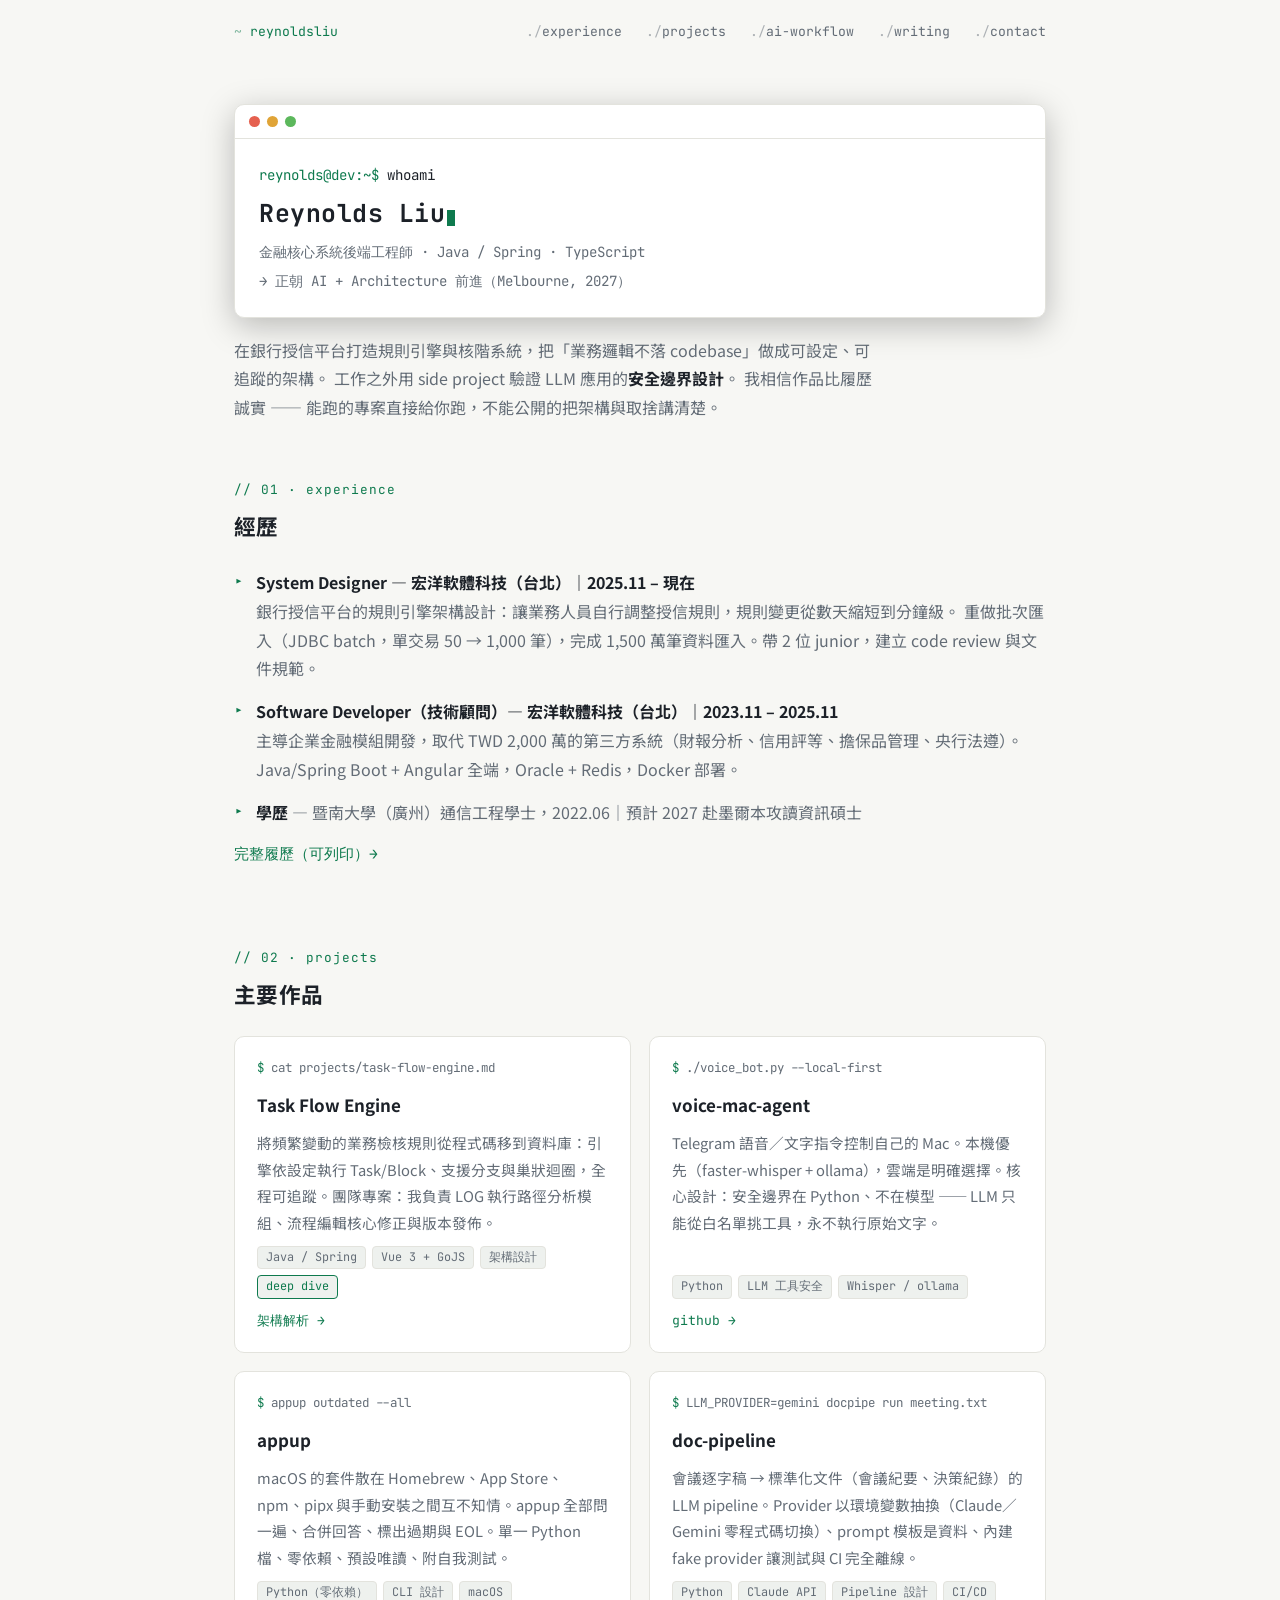
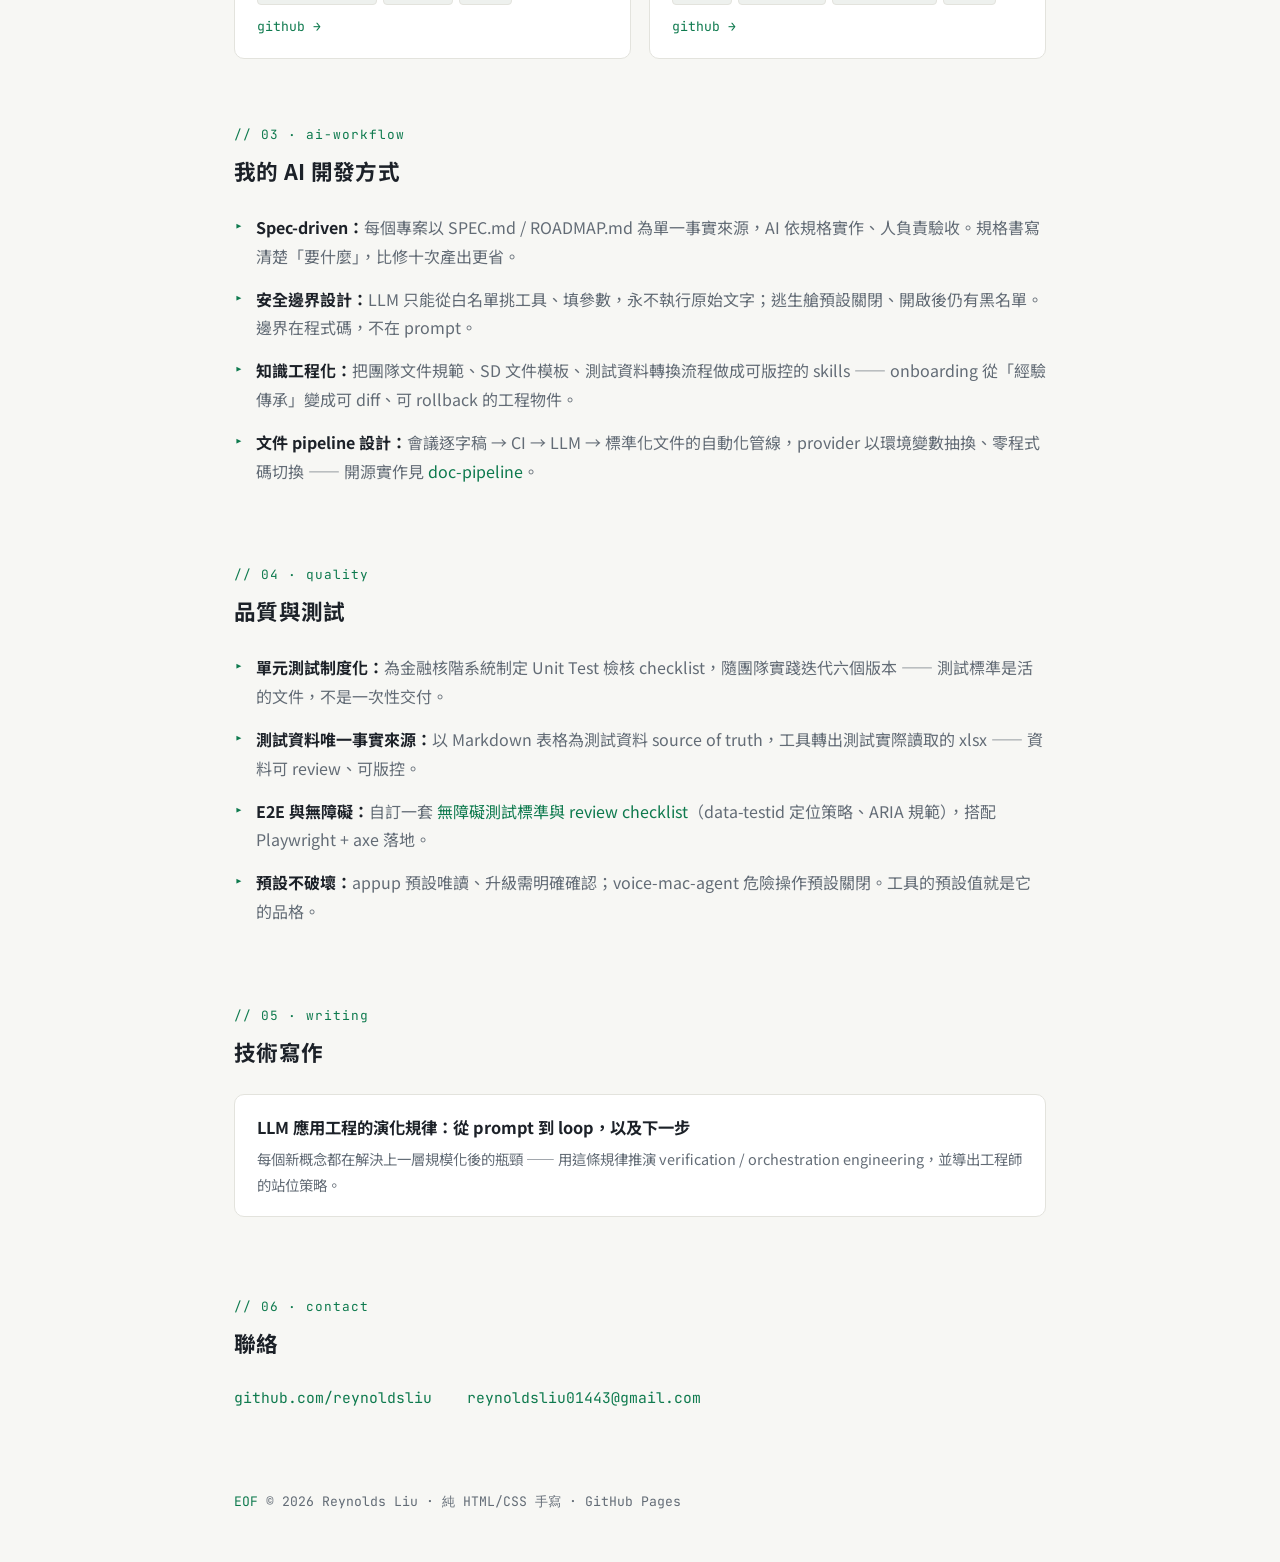
==== index.html @ 566282e6 "新增經歷區與可列印 CV 頁、修正首頁「都可以跑」矛盾句 Co-Authored-By: Claude Fable 5 <noreply@anthropic.com>" ====
<!doctype html>
<html lang="zh-Hant">
<head>
<meta charset="utf-8">
<meta name="viewport" content="width=device-width,initial-scale=1">
<title>Reynolds Liu — 後端工程師 · AI + Architecture</title>
<meta name="description" content="金融核心系統後端工程師。作品：任務流程引擎、AI 語音助理、macOS 套件管理 CLI、Playwright 測試工程。">
<meta property="og:title" content="Reynolds Liu — 後端工程師 · AI + Architecture">
<meta property="og:description" content="金融核心系統後端工程師的作品集：規則引擎架構、LLM 工具安全設計、CLI 與測試工程。">
<meta property="og:type" content="website">
<meta property="og:url" content="https://reynoldsliu.github.io/">
<link rel="icon" href="data:image/svg+xml,<svg xmlns='http://www.w3.org/2000/svg' viewBox='0 0 100 100'><rect width='100' height='100' rx='18' fill='%230d1117'/><text x='18' y='68' font-family='monospace' font-size='52' fill='%233fd68f'>&gt;_</text></svg>">
<link rel="preconnect" href="https://fonts.googleapis.com">
<link rel="preconnect" href="https://fonts.gstatic.com" crossorigin>
<link href="https://fonts.googleapis.com/css2?family=JetBrains+Mono:wght@400;500&family=Noto+Sans+TC:wght@400;500;700&display=swap" rel="stylesheet">
<link rel="stylesheet" href="style.css">
</head>
<body>
<div class="wrap">

<nav class="top">
  <a class="home" href="index.html">reynoldsliu</a>
  <a href="#experience">experience</a>
  <a href="#projects">projects</a>
  <a href="#workflow">ai-workflow</a>
  <a href="#writing">writing</a>
  <a href="#contact">contact</a>
</nav>

<div class="term">
  <div class="term-bar"><i></i><i></i><i></i></div>
  <div class="term-body">
    <div><span class="ps">reynolds@dev:~$</span> <span class="cmd">whoami</span></div>
    <div><h1>Reynolds Liu</h1><span class="caret"></span></div>
    <div class="out">金融核心系統後端工程師 · Java / Spring · TypeScript</div>
    <div class="out">→ 正朝 AI + Architecture 前進（Melbourne, 2027）</div>
  </div>
</div>
<p class="intro">
  在銀行授信平台打造規則引擎與核階系統，把「業務邏輯不落 codebase」做成可設定、可追蹤的架構。
  工作之外用 side project 驗證 LLM 應用的<strong>安全邊界設計</strong>。
  我相信作品比履歷誠實 —— 能跑的專案直接給你跑，不能公開的把架構與取捨講清楚。
</p>

<section id="experience">
  <p class="sec">01 · experience</p>
  <h2>經歷</h2>
  <ul class="plain">
    <li><strong>System Designer — 宏洋軟體科技（台北）｜2025.11 – 現在</strong><br>
    銀行授信平台的規則引擎架構設計：讓業務人員自行調整授信規則，規則變更從數天縮短到分鐘級。
    重做批次匯入（JDBC batch，單交易 50 → 1,000 筆），完成 1,500 萬筆資料匯入。帶 2 位 junior，建立 code review 與文件規範。</li>
    <li><strong>Software Developer（技術顧問）— 宏洋軟體科技（台北）｜2023.11 – 2025.11</strong><br>
    主導企業金融模組開發，取代 TWD 2,000 萬的第三方系統（財報分析、信用評等、擔保品管理、央行法遵）。
    Java/Spring Boot + Angular 全端，Oracle + Redis，Docker 部署。</li>
    <li><strong>學歷</strong> — 暨南大學（廣州）通信工程學士，2022.06｜預計 2027 赴墨爾本攻讀資訊碩士</li>
  </ul>
  <p class="contact"><a href="cv.html">完整履歷（可列印）→</a></p>
</section>

<section id="projects">
  <p class="sec">02 · projects</p>
  <h2>主要作品</h2>
  <div class="grid">

    <div class="card">
      <div class="path">cat projects/task-flow-engine.md</div>
      <h3><a href="projects/taskengine.html">Task Flow Engine</a></h3>
      <p>將頻繁變動的業務檢核規則從程式碼移到資料庫：引擎依設定執行 Task/Block、支援分支與巢狀迴圈，全程可追蹤。團隊專案：我負責 LOG 執行路徑分析模組、流程編輯核心修正與版本發佈。</p>
      <div class="tags"><span class="tag">Java / Spring</span><span class="tag">Vue 3 + GoJS</span><span class="tag">架構設計</span><span class="tag chip-live">deep dive</span></div>
      <div class="links"><a href="projects/taskengine.html">架構解析 →</a></div>
    </div>

    <div class="card">
      <div class="path">./voice_bot.py --local-first</div>
      <h3><a href="https://github.com/reynoldsliu/voice-mac-agent">voice-mac-agent</a></h3>
      <p>Telegram 語音／文字指令控制自己的 Mac。本機優先（faster-whisper + ollama），雲端是明確選擇。核心設計：安全邊界在 Python、不在模型 —— LLM 只能從白名單挑工具，永不執行原始文字。</p>
      <div class="tags"><span class="tag">Python</span><span class="tag">LLM 工具安全</span><span class="tag">Whisper / ollama</span></div>
      <div class="links"><a href="https://github.com/reynoldsliu/voice-mac-agent">github →</a></div>
    </div>

    <div class="card">
      <div class="path">appup outdated --all</div>
      <h3><a href="https://github.com/reynoldsliu/appup">appup</a></h3>
      <p>macOS 的套件散在 Homebrew、App Store、npm、pipx 與手動安裝之間互不知情。appup 全部問一遍、合併回答、標出過期與 EOL。單一 Python 檔、零依賴、預設唯讀、附自我測試。</p>
      <div class="tags"><span class="tag">Python（零依賴）</span><span class="tag">CLI 設計</span><span class="tag">macOS</span></div>
      <div class="links"><a href="https://github.com/reynoldsliu/appup">github →</a></div>
    </div>

    <div class="card">
      <div class="path">LLM_PROVIDER=gemini docpipe run meeting.txt</div>
      <h3><a href="https://github.com/reynoldsliu/doc-pipeline">doc-pipeline</a></h3>
      <p>會議逐字稿 → 標準化文件（會議紀要、決策紀錄）的 LLM pipeline。Provider 以環境變數抽換（Claude／Gemini 零程式碼切換）、prompt 模板是資料、內建 fake provider 讓測試與 CI 完全離線。</p>
      <div class="tags"><span class="tag">Python</span><span class="tag">Claude API</span><span class="tag">Pipeline 設計</span><span class="tag">CI/CD</span></div>
      <div class="links"><a href="https://github.com/reynoldsliu/doc-pipeline">github →</a></div>
    </div>

  </div>
</section>

<section id="workflow">
  <p class="sec">03 · ai-workflow</p>
  <h2>我的 AI 開發方式</h2>
  <ul class="plain">
    <li><strong>Spec-driven：</strong>每個專案以 SPEC.md / ROADMAP.md 為單一事實來源，AI 依規格實作、人負責驗收。規格書寫清楚「要什麼」，比修十次產出更省。</li>
    <li><strong>安全邊界設計：</strong>LLM 只能從白名單挑工具、填參數，永不執行原始文字；逃生艙預設關閉、開啟後仍有黑名單。邊界在程式碼，不在 prompt。</li>
    <li><strong>知識工程化：</strong>把團隊文件規範、SD 文件模板、測試資料轉換流程做成可版控的 skills —— onboarding 從「經驗傳承」變成可 diff、可 rollback 的工程物件。</li>
    <li><strong>文件 pipeline 設計：</strong>會議逐字稿 → CI → LLM → 標準化文件的自動化管線，provider 以環境變數抽換、零程式碼切換 —— 開源實作見 <a href="https://github.com/reynoldsliu/doc-pipeline">doc-pipeline</a>。</li>
  </ul>
</section>

<section id="quality">
  <p class="sec">04 · quality</p>
  <h2>品質與測試</h2>
  <ul class="plain">
    <li><strong>單元測試制度化：</strong>為金融核階系統制定 Unit Test 檢核 checklist，隨團隊實踐迭代六個版本 —— 測試標準是活的文件，不是一次性交付。</li>
    <li><strong>測試資料唯一事實來源：</strong>以 Markdown 表格為測試資料 source of truth，工具轉出測試實際讀取的 xlsx —— 資料可 review、可版控。</li>
    <li><strong>E2E 與無障礙：</strong>自訂一套 <a href="https://github.com/reynoldsliu/pw-agents/tree/main/specs">無障礙測試標準與 review checklist</a>（data-testid 定位策略、ARIA 規範），搭配 Playwright + axe 落地。</li>
    <li><strong>預設不破壞：</strong>appup 預設唯讀、升級需明確確認；voice-mac-agent 危險操作預設關閉。工具的預設值就是它的品格。</li>
  </ul>
</section>

<section id="writing">
  <p class="sec">05 · writing</p>
  <h2>技術寫作</h2>
  <a class="post" href="writing/llm-engineering.html">
    <b>LLM 應用工程的演化規律：從 prompt 到 loop，以及下一步</b>
    <span>每個新概念都在解決上一層規模化後的瓶頸 —— 用這條規律推演 verification / orchestration engineering，並導出工程師的站位策略。</span>
  </a>
</section>

<section id="contact">
  <p class="sec">06 · contact</p>
  <h2>聯絡</h2>
  <p class="contact">
    <a href="https://github.com/reynoldsliu">github.com/reynoldsliu</a>
    <a href="mailto:reynoldsliu01443@gmail.com">reynoldsliu01443@gmail.com</a>
  </p>
</section>

<footer>© 2026 Reynolds Liu · 純 HTML/CSS 手寫 · GitHub Pages</footer>

</div>
</body>
</html>
---- style.css ----
/* Terminal-inspired, dark-first, one accent. */
:root{
  --bg:#0d1117;--panel:#151b23;--line:#232b35;--fg:#d8dee4;--muted:#8b949e;
  --accent:#3fd68f;--accent-dim:rgba(63,214,143,.12);--chip:#1c2530;
  --mono:"JetBrains Mono",ui-monospace,SFMono-Regular,Menlo,monospace;
  --sans:"Noto Sans TC",-apple-system,BlinkMacSystemFont,"PingFang TC",sans-serif;
}
@media (prefers-color-scheme:light){
  :root{--bg:#f7f7f4;--panel:#ffffff;--line:#e3e3dd;--fg:#1c2128;--muted:#636c76;
  --accent:#0e7a4e;--accent-dim:rgba(14,122,78,.08);--chip:#eef1ee;}
}
*{box-sizing:border-box}
html{scroll-behavior:smooth}
body{margin:0;background:var(--bg);color:var(--fg);font-family:var(--sans);
  line-height:1.8;font-size:16px;-webkit-font-smoothing:antialiased}
.wrap{max-width:860px;margin:0 auto;padding:0 24px}
a{color:var(--accent);text-decoration:none}
a:hover{text-decoration:underline}
code,.mono{font-family:var(--mono)}

/* top nav */
nav.top{display:flex;gap:24px;padding:20px 0;font-family:var(--mono);font-size:.82rem}
nav.top a{color:var(--muted)}
nav.top a::before{content:"./";opacity:.5}
nav.top a:hover{color:var(--accent);text-decoration:none}
nav.top .home{margin-right:auto;color:var(--accent)}
nav.top .home::before{content:"~ "}

/* terminal hero */
.term{background:var(--panel);border:1px solid var(--line);border-radius:10px;
  margin:40px 0 12px;overflow:hidden;box-shadow:0 8px 32px rgba(0,0,0,.25)}
.term-bar{display:flex;gap:7px;padding:11px 14px;border-bottom:1px solid var(--line)}
.term-bar i{width:11px;height:11px;border-radius:50%;background:var(--line)}
.term-bar i:first-child{background:#e5604f}.term-bar i:nth-child(2){background:#e0a437}.term-bar i:nth-child(3){background:#5cb85c}
.term-body{padding:22px 24px;font-family:var(--mono);font-size:.88rem;line-height:2}
.term-body .ps{color:var(--accent)}
.term-body .cmd{color:var(--fg)}
.term-body .out{color:var(--muted)}
.term-body h1{display:inline;font-size:1.55rem;letter-spacing:.5px;margin:0;color:var(--fg);font-family:var(--mono)}
.caret{display:inline-block;width:.55em;height:1.15em;background:var(--accent);
  vertical-align:text-bottom;margin-left:2px;animation:blink 1.1s steps(1) infinite}
@keyframes blink{50%{opacity:0}}
@media (prefers-reduced-motion:reduce){.caret{animation:none}}
p.intro{max-width:640px;color:var(--muted);margin:18px 0 0}
p.intro strong{color:var(--fg)}

/* sections */
section{padding:56px 0 8px}
.sec{font-family:var(--mono);font-size:.8rem;color:var(--accent);letter-spacing:1px;margin:0 0 6px}
.sec::before{content:"// "}
h2{font-size:1.35rem;margin:0 0 22px;letter-spacing:.3px}

/* project cards */
.grid{display:grid;grid-template-columns:1fr 1fr;gap:18px}
@media(max-width:640px){.grid{grid-template-columns:1fr}}
.card{background:var(--panel);border:1px solid var(--line);border-radius:10px;padding:20px 22px;
  display:flex;flex-direction:column;gap:10px;transition:border-color .15s,transform .15s}
.card:hover{border-color:var(--accent);transform:translateY(-2px)}
.card .path{font-family:var(--mono);font-size:.78rem;color:var(--muted)}
.card .path::before{content:"$ ";color:var(--accent)}
.card h3{margin:0;font-size:1.06rem}
.card h3 a{color:var(--fg)}
.card h3 a:hover{color:var(--accent);text-decoration:none}
.card p{margin:0;font-size:.92rem;color:var(--muted);flex:1}
.tags{display:flex;flex-wrap:wrap;gap:6px}
.tag{background:var(--chip);color:var(--muted);border:1px solid var(--line);
  border-radius:4px;padding:0 8px;font-size:.74rem;font-family:var(--mono)}
.chip-live{color:var(--accent);border-color:var(--accent)}
.card .links{font-family:var(--mono);font-size:.82rem}
.card .links a{margin-right:16px}

/* list sections */
ul.plain{padding-left:0;margin:0;list-style:none}
ul.plain li{margin:0 0 14px;padding-left:22px;position:relative}
ul.plain li::before{content:"▸";position:absolute;left:0;color:var(--accent);font-family:var(--mono)}
ul.plain li strong{color:var(--fg)}
ul.plain li{color:var(--muted)}

/* writing list */
.post{display:block;background:var(--panel);border:1px solid var(--line);border-radius:10px;
  padding:18px 22px;margin-bottom:14px;transition:border-color .15s}
.post:hover{border-color:var(--accent);text-decoration:none}
.post b{color:var(--fg);font-size:1.02rem}
.post span{display:block;color:var(--muted);font-size:.9rem;margin-top:4px}

/* contact + footer */
.contact{font-family:var(--mono);font-size:.92rem}
.contact a{margin-right:26px}
footer{padding:56px 0 48px;color:var(--muted);font-size:.82rem;font-family:var(--mono)}
footer::before{content:"EOF ";color:var(--accent)}

/* article pages */
article{padding:28px 0 40px}
article h1{font-size:1.7rem;line-height:1.4;margin:14px 0 4px}
article .sub{color:var(--muted);margin:0 0 26px;font-size:.95rem}
article h2{margin:44px 0 14px;font-size:1.2rem}
article h2::before{content:"## ";color:var(--accent);font-family:var(--mono);font-size:1rem}
article p{color:var(--fg)}
.note{background:var(--accent-dim);border-left:3px solid var(--accent);
  padding:12px 18px;border-radius:0 8px 8px 0;font-size:.92rem;color:var(--muted)}
.note strong{color:var(--fg)}
table{border-collapse:collapse;width:100%;font-size:.9rem;margin:14px 0}
th,td{border:1px solid var(--line);padding:8px 12px;text-align:left}
th{background:var(--panel);font-family:var(--mono);font-size:.8rem;color:var(--muted)}
pre.block{background:var(--panel);border:1px solid var(--line);border-radius:8px;
  padding:16px 18px;overflow-x:auto;font-family:var(--mono);font-size:.82rem;line-height:1.7;color:var(--muted)}
pre.block .k{color:var(--accent)}
.back{font-family:var(--mono);font-size:.82rem;color:var(--muted)}
.back:hover{color:var(--accent);text-decoration:none}
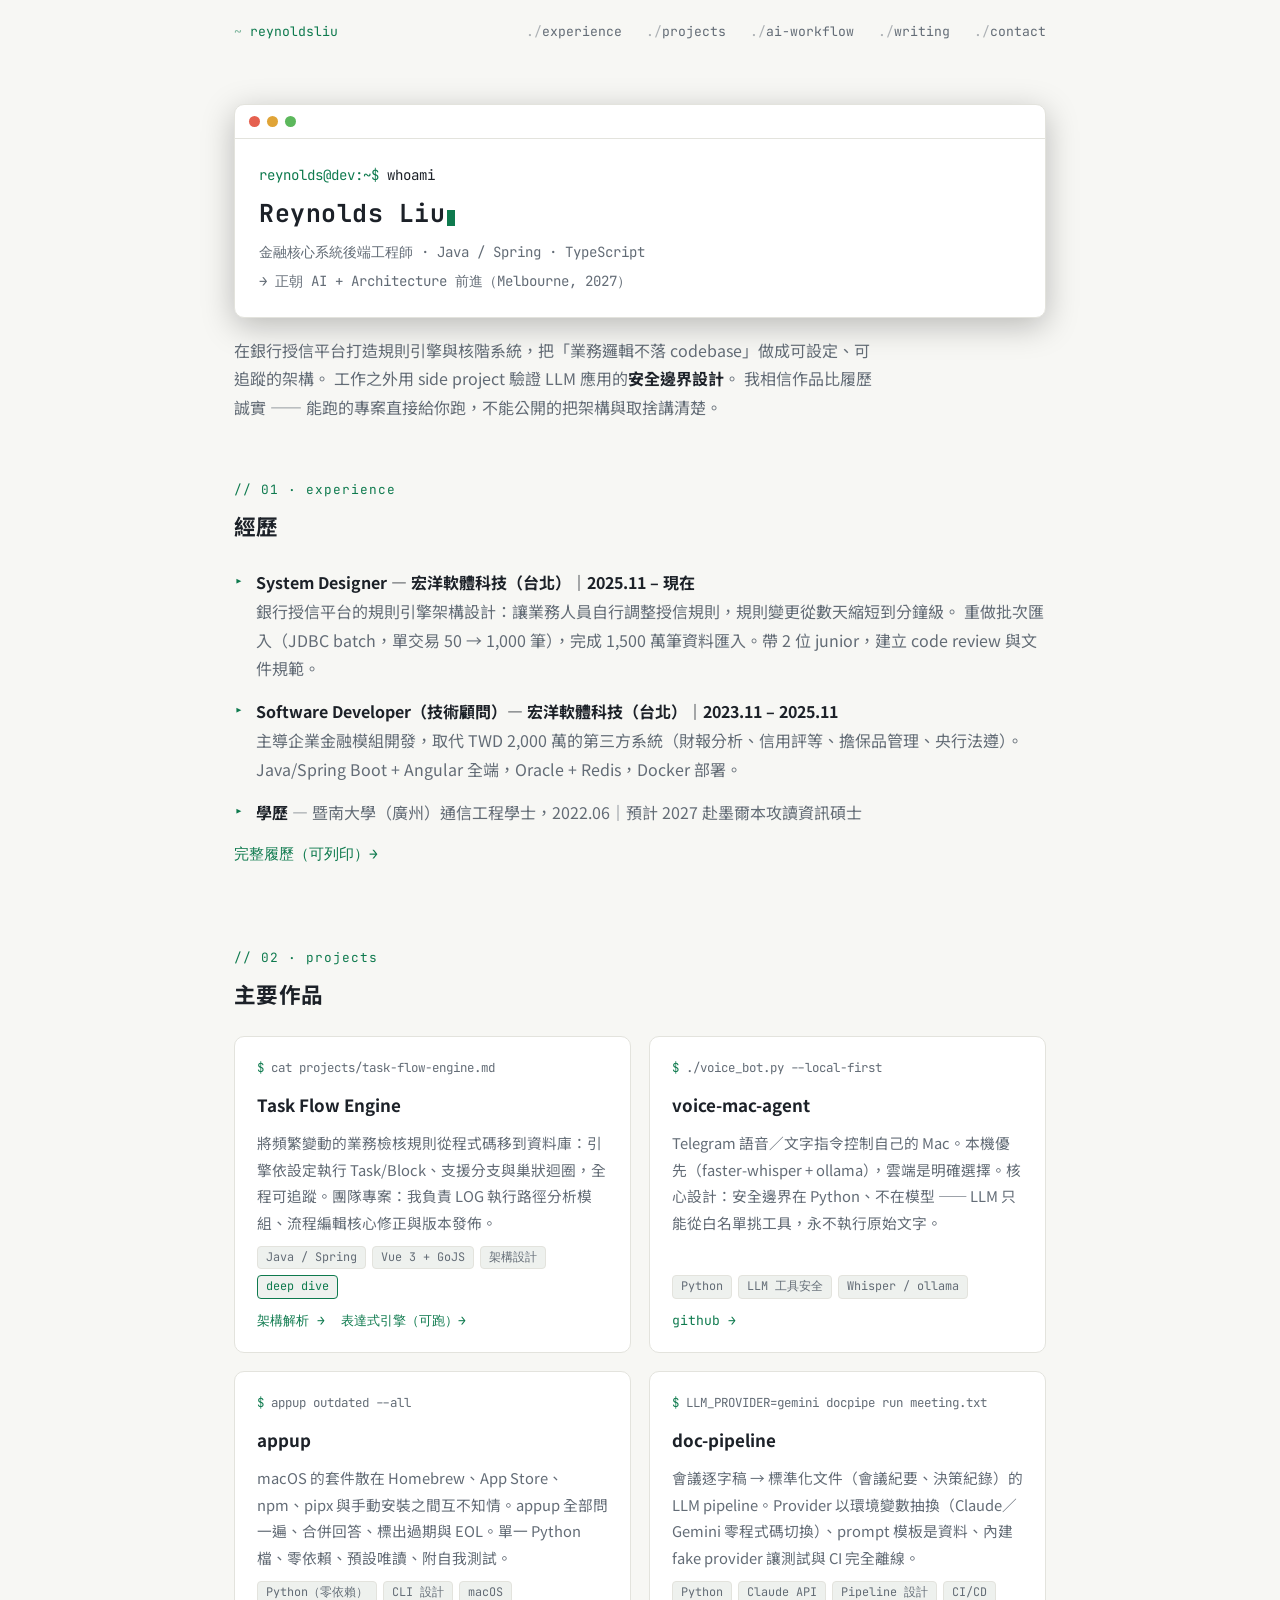
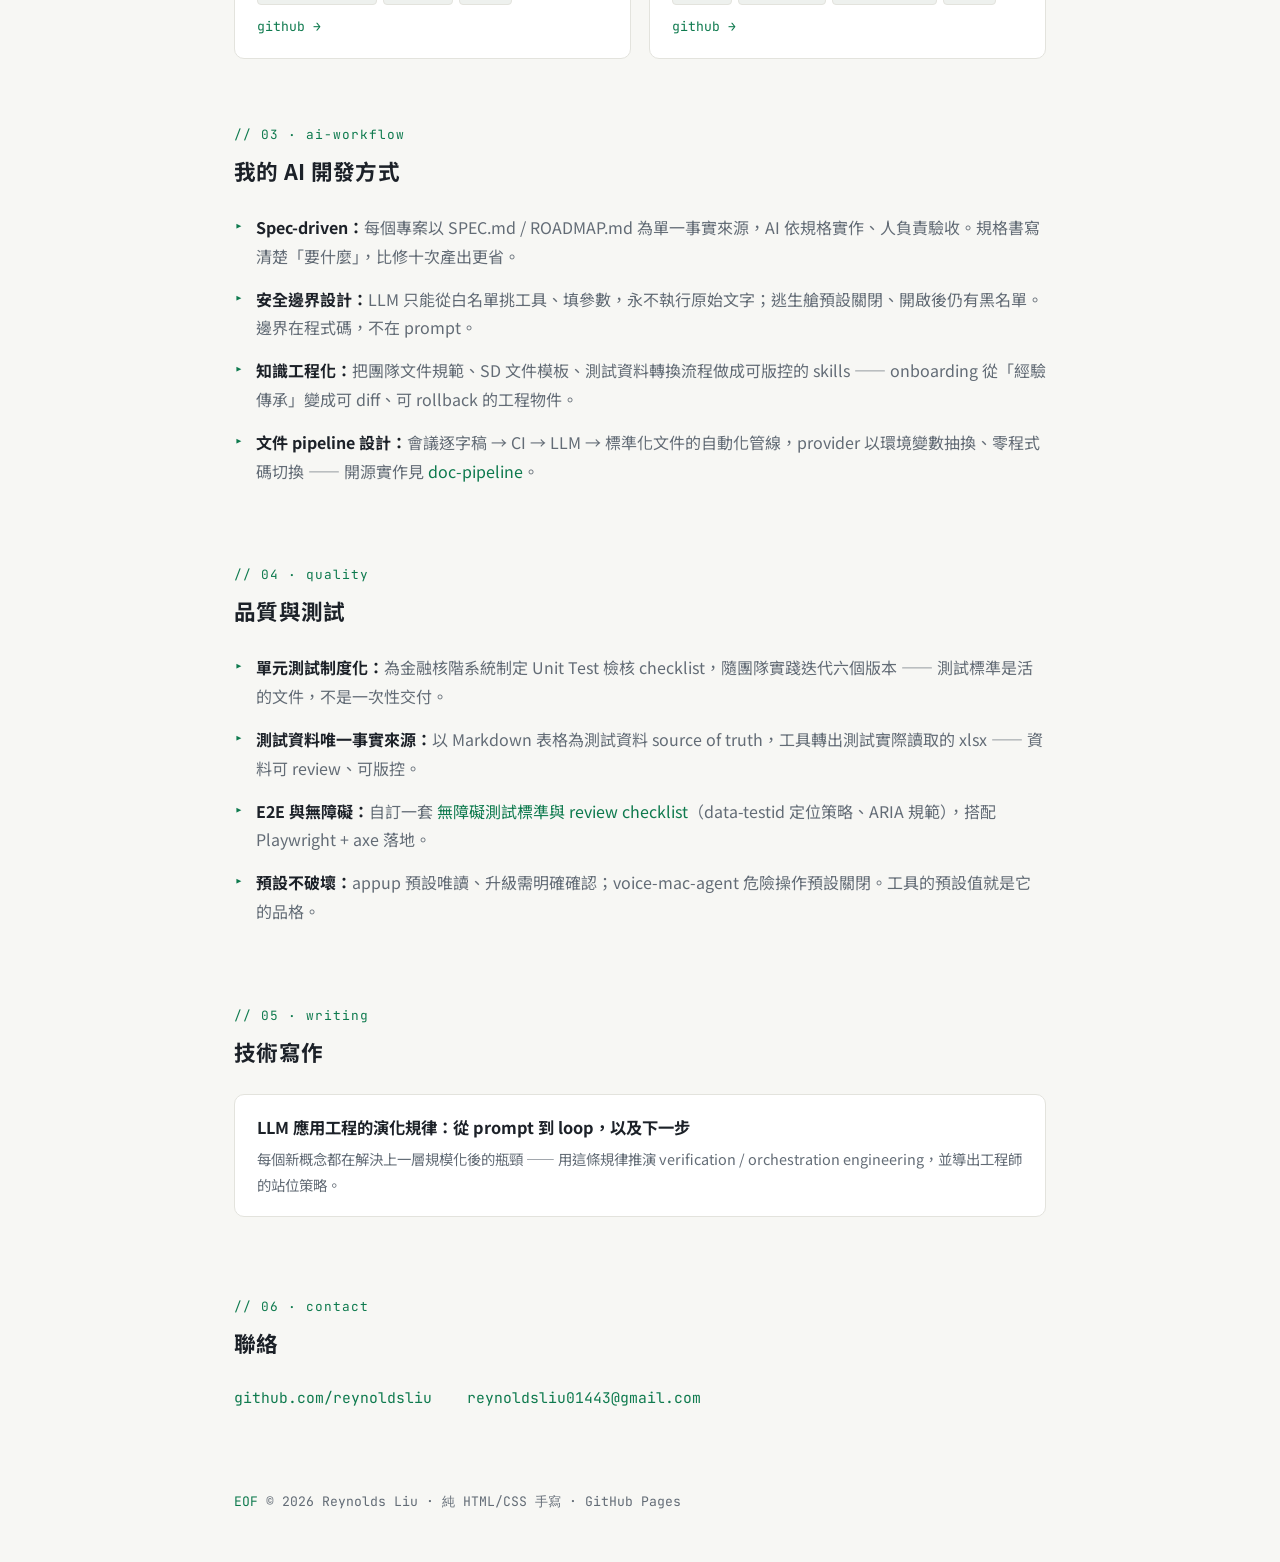
==== commit 036885c3: "Task Flow Engine 連結 clean-room 表達式引擎開源實作 Co-Authored-By: Claude Fable 5 <noreply@anthropic.com>" ====
--- a/index.html
+++ b/index.html
@@ -67,7 +67,7 @@
       <h3><a href="projects/taskengine.html">Task Flow Engine</a></h3>
       <p>將頻繁變動的業務檢核規則從程式碼移到資料庫：引擎依設定執行 Task/Block、支援分支與巢狀迴圈，全程可追蹤。團隊專案：我負責 LOG 執行路徑分析模組、流程編輯核心修正與版本發佈。</p>
       <div class="tags"><span class="tag">Java / Spring</span><span class="tag">Vue 3 + GoJS</span><span class="tag">架構設計</span><span class="tag chip-live">deep dive</span></div>
-      <div class="links"><a href="projects/taskengine.html">架構解析 →</a></div>
+      <div class="links"><a href="projects/taskengine.html">架構解析 →</a><a href="https://github.com/reynoldsliu/flow-expression-engine">表達式引擎（可跑）→</a></div>
     </div>
 
     <div class="card">
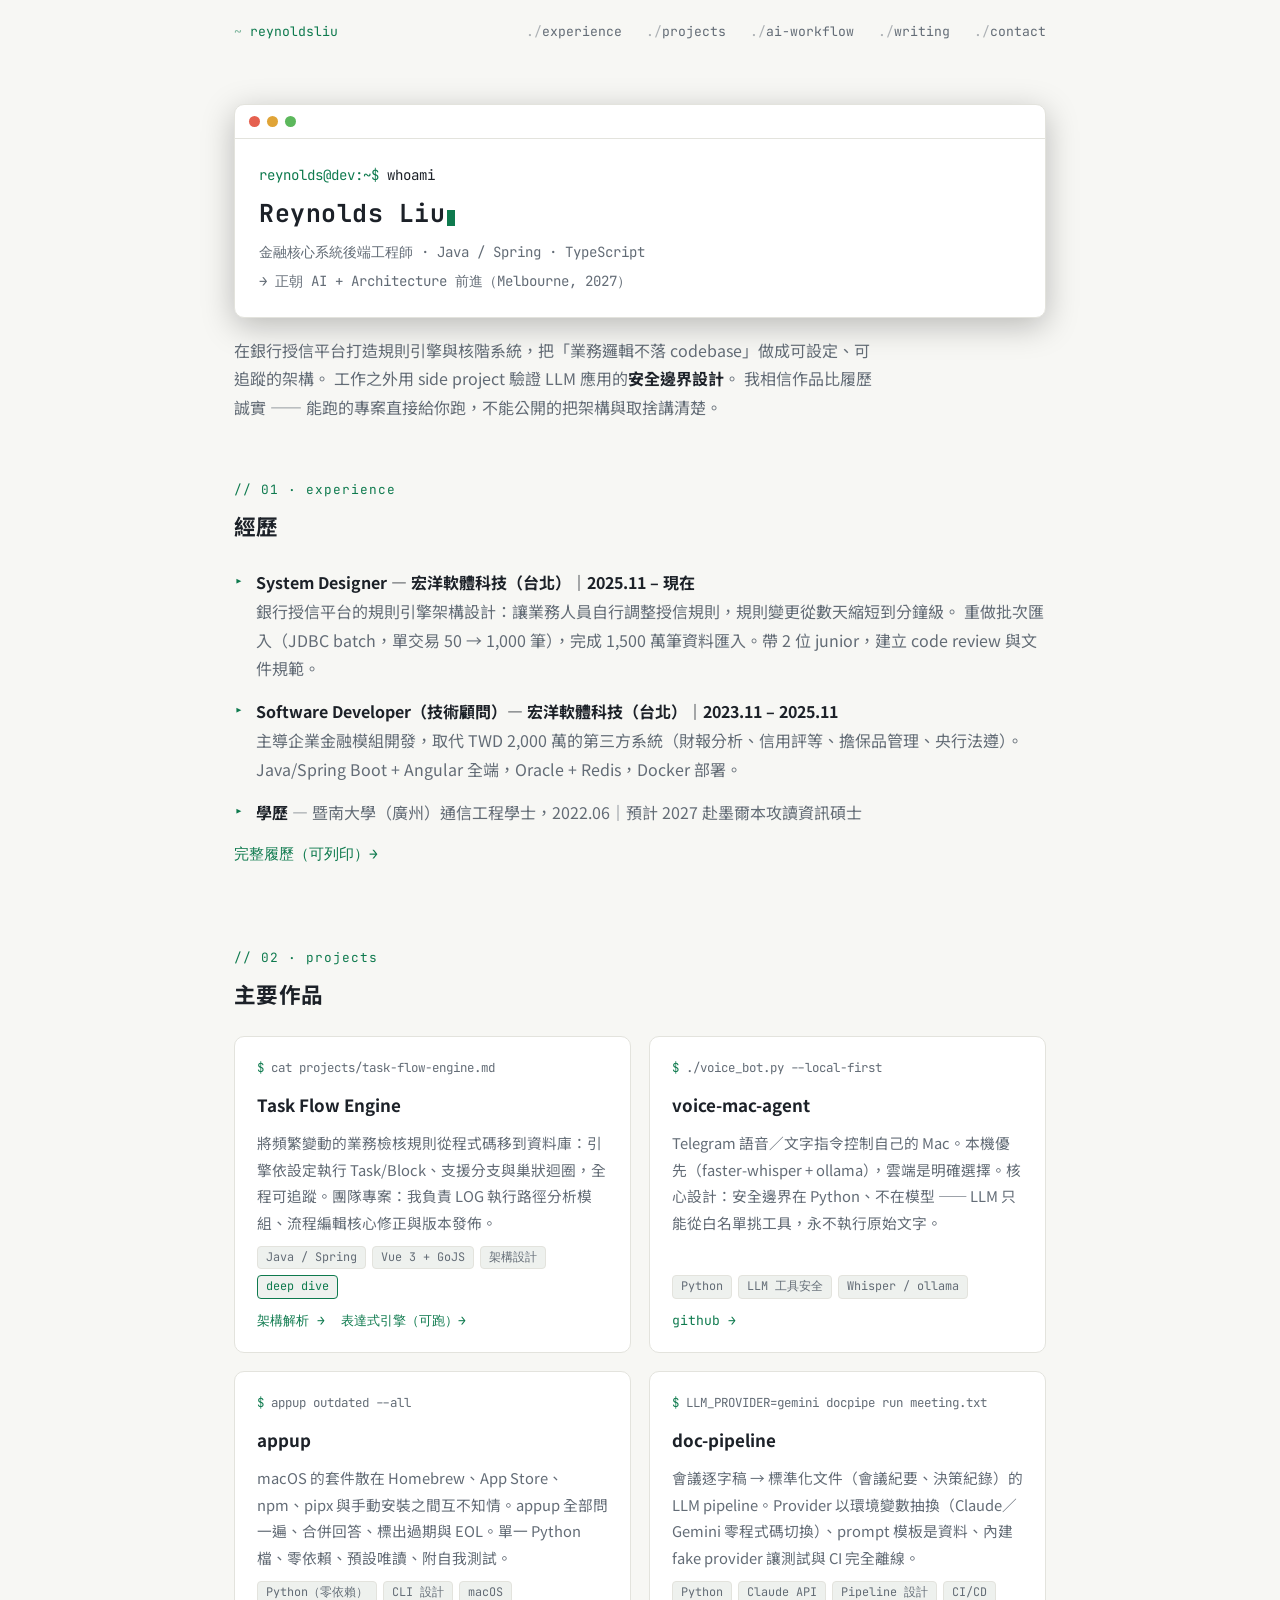
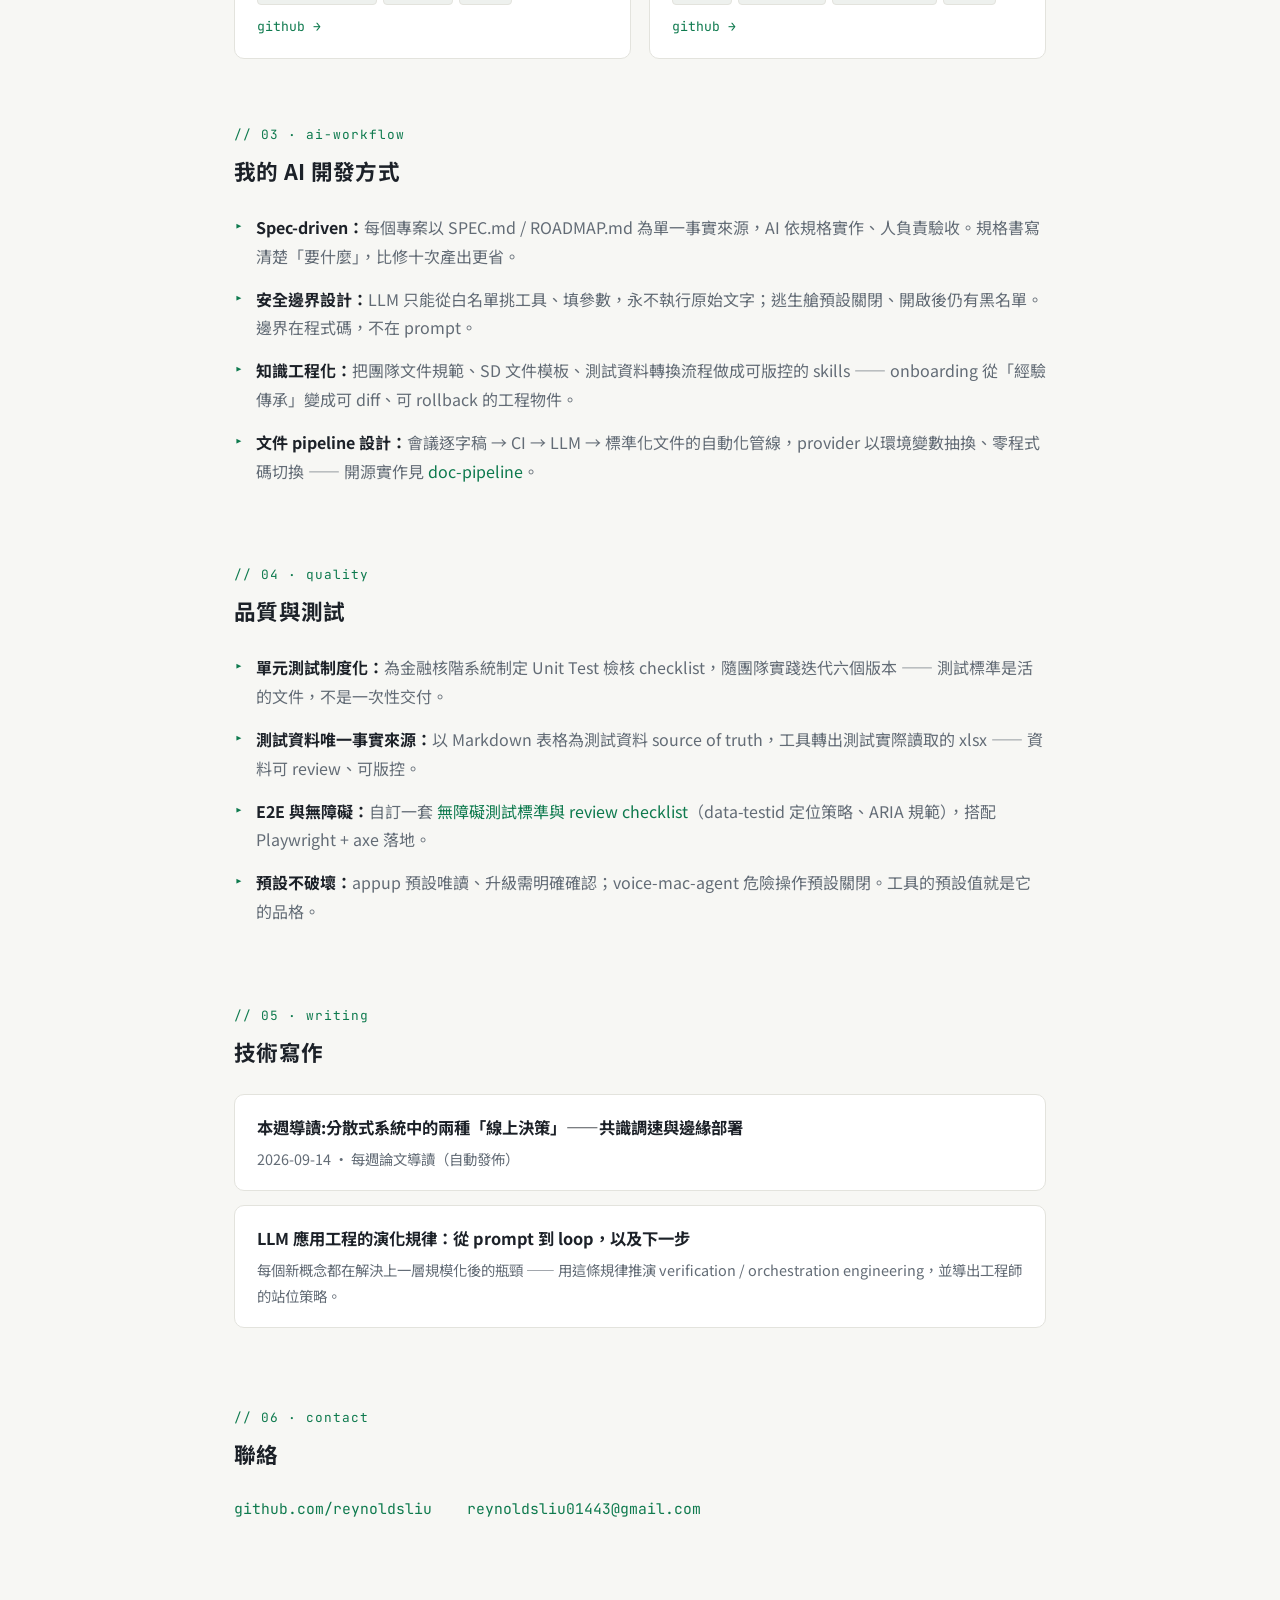
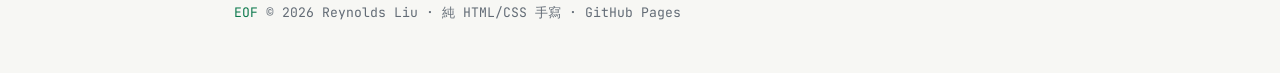
==== commit 3d460ab0: "每週論文導讀：本週導讀:分散式系統中的兩種「線上決策」——共識調速與邊緣部署（自動發佈）" ====
--- a/index.html
+++ b/index.html
@@ -122,6 +122,10 @@
 <section id="writing">
   <p class="sec">05 · writing</p>
   <h2>技術寫作</h2>
+  <a class="post" href="writing/brief-2026-09-14.html">
+    <b>本週導讀:分散式系統中的兩種「線上決策」——共識調速與邊緣部署</b>
+    <span>2026-09-14 · 每週論文導讀（自動發佈）</span>
+  </a>
   <a class="post" href="writing/llm-engineering.html">
     <b>LLM 應用工程的演化規律：從 prompt 到 loop，以及下一步</b>
     <span>每個新概念都在解決上一層規模化後的瓶頸 —— 用這條規律推演 verification / orchestration engineering，並導出工程師的站位策略。</span>
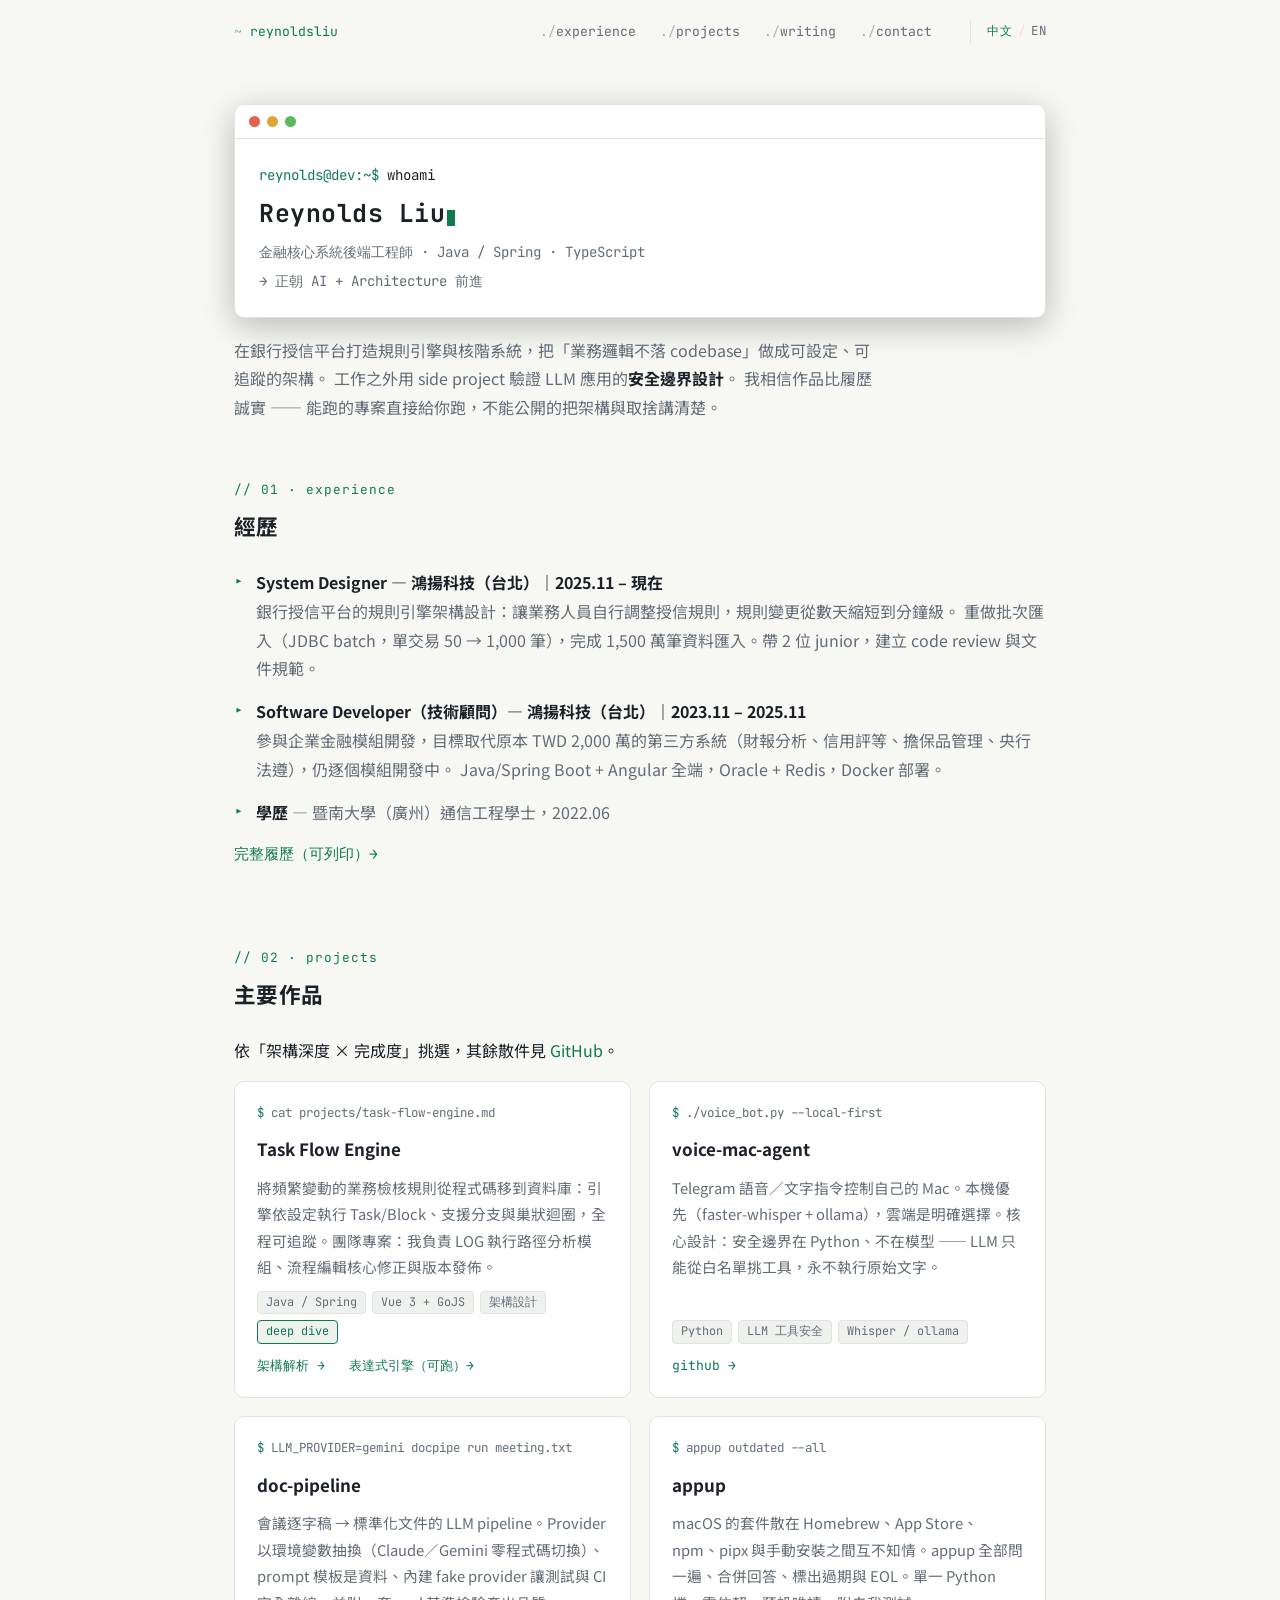
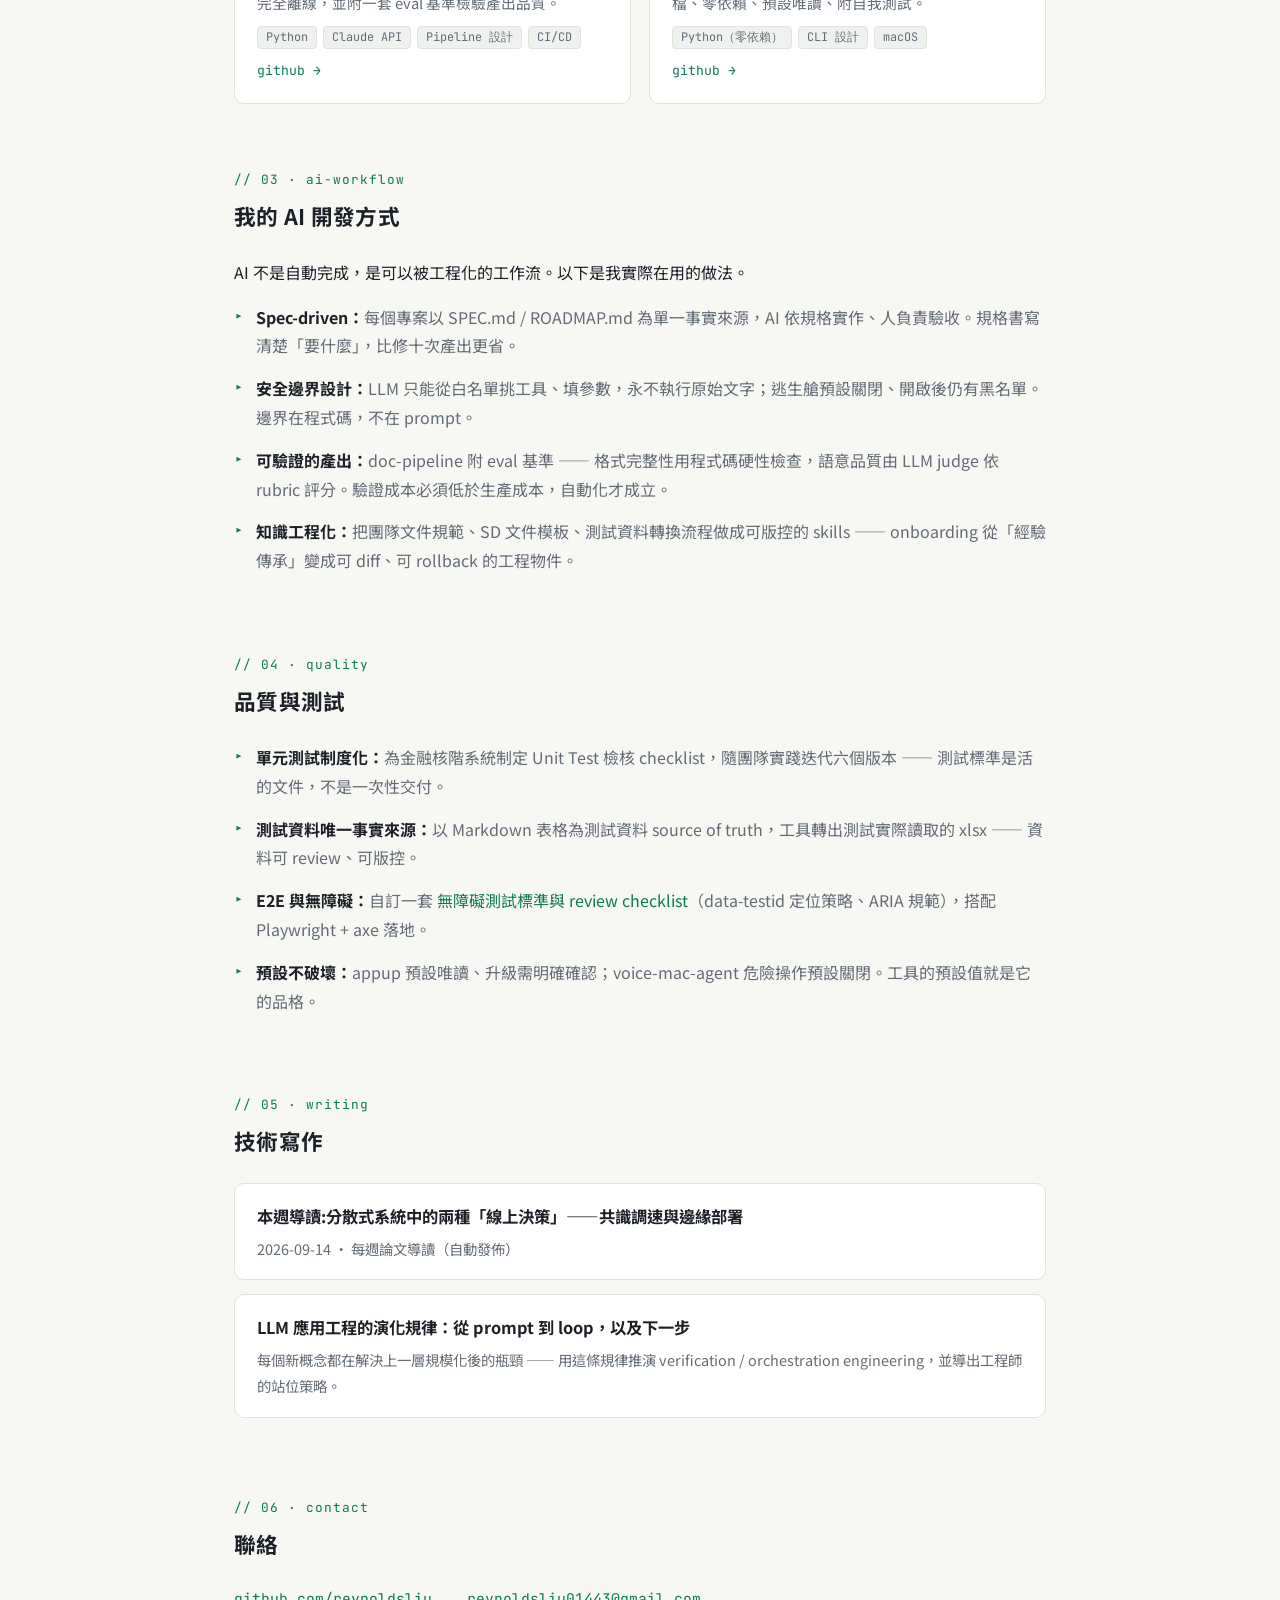
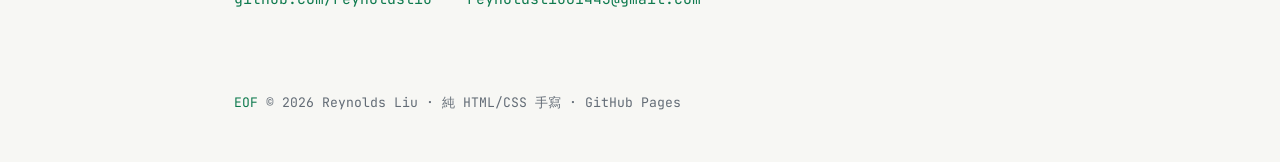
==== commit 4cf9ab03: "Update CV and website content Updated cv.html, index.html, and style.css Added English translations " ====
--- a/index.html
+++ b/index.html
@@ -4,11 +4,13 @@
 <meta charset="utf-8">
 <meta name="viewport" content="width=device-width,initial-scale=1">
 <title>Reynolds Liu — 後端工程師 · AI + Architecture</title>
-<meta name="description" content="金融核心系統後端工程師。作品：任務流程引擎、AI 語音助理、macOS 套件管理 CLI、Playwright 測試工程。">
+<meta name="description" content="金融核心系統後端工程師。作品：可設定的任務流程引擎、本機優先的 AI 語音助理、可抽換供應商的文件 pipeline、零依賴 macOS CLI。">
 <meta property="og:title" content="Reynolds Liu — 後端工程師 · AI + Architecture">
-<meta property="og:description" content="金融核心系統後端工程師的作品集：規則引擎架構、LLM 工具安全設計、CLI 與測試工程。">
+<meta property="og:description" content="金融核心系統後端工程師，正朝 AI + Architecture 前進。">
 <meta property="og:type" content="website">
 <meta property="og:url" content="https://reynoldsliu.github.io/">
+<link rel="alternate" hreflang="zh-Hant" href="https://reynoldsliu.github.io/">
+<link rel="alternate" hreflang="en" href="https://reynoldsliu.github.io/en/">
 <link rel="icon" href="data:image/svg+xml,<svg xmlns='http://www.w3.org/2000/svg' viewBox='0 0 100 100'><rect width='100' height='100' rx='18' fill='%230d1117'/><text x='18' y='68' font-family='monospace' font-size='52' fill='%233fd68f'>&gt;_</text></svg>">
 <link rel="preconnect" href="https://fonts.googleapis.com">
 <link rel="preconnect" href="https://fonts.gstatic.com" crossorigin>
@@ -22,9 +24,9 @@
   <a class="home" href="index.html">reynoldsliu</a>
   <a href="#experience">experience</a>
   <a href="#projects">projects</a>
-  <a href="#workflow">ai-workflow</a>
   <a href="#writing">writing</a>
   <a href="#contact">contact</a>
+  <span class="lang"><a href="index.html" aria-current="true">中文</a><em>/</em><a href="en/index.html">EN</a></span>
 </nav>
 
 <div class="term">
@@ -33,7 +35,7 @@
     <div><span class="ps">reynolds@dev:~$</span> <span class="cmd">whoami</span></div>
     <div><h1>Reynolds Liu</h1><span class="caret"></span></div>
     <div class="out">金融核心系統後端工程師 · Java / Spring · TypeScript</div>
-    <div class="out">→ 正朝 AI + Architecture 前進（Melbourne, 2027）</div>
+    <div class="out">→ 正朝 AI + Architecture 前進</div>
   </div>
 </div>
 <p class="intro">
@@ -46,13 +48,13 @@
   <p class="sec">01 · experience</p>
   <h2>經歷</h2>
   <ul class="plain">
-    <li><strong>System Designer — 宏洋軟體科技（台北）｜2025.11 – 現在</strong><br>
+    <li><strong>System Designer — 鴻揚科技（台北）｜2025.11 – 現在</strong><br>
     銀行授信平台的規則引擎架構設計：讓業務人員自行調整授信規則，規則變更從數天縮短到分鐘級。
     重做批次匯入（JDBC batch，單交易 50 → 1,000 筆），完成 1,500 萬筆資料匯入。帶 2 位 junior，建立 code review 與文件規範。</li>
-    <li><strong>Software Developer（技術顧問）— 宏洋軟體科技（台北）｜2023.11 – 2025.11</strong><br>
-    主導企業金融模組開發，取代 TWD 2,000 萬的第三方系統（財報分析、信用評等、擔保品管理、央行法遵）。
+    <li><strong>Software Developer（技術顧問）— 鴻揚科技（台北）｜2023.11 – 2025.11</strong><br>
+    參與企業金融模組開發，目標取代原本 TWD 2,000 萬的第三方系統（財報分析、信用評等、擔保品管理、央行法遵），仍逐個模組開發中。
     Java/Spring Boot + Angular 全端，Oracle + Redis，Docker 部署。</li>
-    <li><strong>學歷</strong> — 暨南大學（廣州）通信工程學士，2022.06｜預計 2027 赴墨爾本攻讀資訊碩士</li>
+    <li><strong>學歷</strong> — 暨南大學（廣州）通信工程學士，2022.06</li>
   </ul>
   <p class="contact"><a href="cv.html">完整履歷（可列印）→</a></p>
 </section>
@@ -60,6 +62,7 @@
 <section id="projects">
   <p class="sec">02 · projects</p>
   <h2>主要作品</h2>
+  <p class="section-note">依「架構深度 × 完成度」挑選，其餘散件見 <a href="https://github.com/reynoldsliu">GitHub</a>。</p>
   <div class="grid">
 
     <div class="card">
@@ -67,7 +70,10 @@
       <h3><a href="projects/taskengine.html">Task Flow Engine</a></h3>
       <p>將頻繁變動的業務檢核規則從程式碼移到資料庫：引擎依設定執行 Task/Block、支援分支與巢狀迴圈，全程可追蹤。團隊專案：我負責 LOG 執行路徑分析模組、流程編輯核心修正與版本發佈。</p>
       <div class="tags"><span class="tag">Java / Spring</span><span class="tag">Vue 3 + GoJS</span><span class="tag">架構設計</span><span class="tag chip-live">deep dive</span></div>
-      <div class="links"><a href="projects/taskengine.html">架構解析 →</a><a href="https://github.com/reynoldsliu/flow-expression-engine">表達式引擎（可跑）→</a></div>
+      <div class="links">
+        <a href="projects/taskengine.html">架構解析 →</a>
+        <a href="https://github.com/reynoldsliu/flow-expression-engine">表達式引擎（可跑）→</a>
+      </div>
     </div>
 
     <div class="card">
@@ -79,19 +85,19 @@
     </div>
 
     <div class="card">
+      <div class="path">LLM_PROVIDER=gemini docpipe run meeting.txt</div>
+      <h3><a href="https://github.com/reynoldsliu/doc-pipeline">doc-pipeline</a></h3>
+      <p>會議逐字稿 → 標準化文件的 LLM pipeline。Provider 以環境變數抽換（Claude／Gemini 零程式碼切換）、prompt 模板是資料、內建 fake provider 讓測試與 CI 完全離線，並附一套 eval 基準檢驗產出品質。</p>
+      <div class="tags"><span class="tag">Python</span><span class="tag">Claude API</span><span class="tag">Pipeline 設計</span><span class="tag">CI/CD</span></div>
+      <div class="links"><a href="https://github.com/reynoldsliu/doc-pipeline">github →</a></div>
+    </div>
+
+    <div class="card">
       <div class="path">appup outdated --all</div>
       <h3><a href="https://github.com/reynoldsliu/appup">appup</a></h3>
       <p>macOS 的套件散在 Homebrew、App Store、npm、pipx 與手動安裝之間互不知情。appup 全部問一遍、合併回答、標出過期與 EOL。單一 Python 檔、零依賴、預設唯讀、附自我測試。</p>
       <div class="tags"><span class="tag">Python（零依賴）</span><span class="tag">CLI 設計</span><span class="tag">macOS</span></div>
       <div class="links"><a href="https://github.com/reynoldsliu/appup">github →</a></div>
-    </div>
-
-    <div class="card">
-      <div class="path">LLM_PROVIDER=gemini docpipe run meeting.txt</div>
-      <h3><a href="https://github.com/reynoldsliu/doc-pipeline">doc-pipeline</a></h3>
-      <p>會議逐字稿 → 標準化文件（會議紀要、決策紀錄）的 LLM pipeline。Provider 以環境變數抽換（Claude／Gemini 零程式碼切換）、prompt 模板是資料、內建 fake provider 讓測試與 CI 完全離線。</p>
-      <div class="tags"><span class="tag">Python</span><span class="tag">Claude API</span><span class="tag">Pipeline 設計</span><span class="tag">CI/CD</span></div>
-      <div class="links"><a href="https://github.com/reynoldsliu/doc-pipeline">github →</a></div>
     </div>
 
   </div>
@@ -100,11 +106,12 @@
 <section id="workflow">
   <p class="sec">03 · ai-workflow</p>
   <h2>我的 AI 開發方式</h2>
+  <p class="section-note">AI 不是自動完成，是可以被工程化的工作流。以下是我實際在用的做法。</p>
   <ul class="plain">
     <li><strong>Spec-driven：</strong>每個專案以 SPEC.md / ROADMAP.md 為單一事實來源，AI 依規格實作、人負責驗收。規格書寫清楚「要什麼」，比修十次產出更省。</li>
     <li><strong>安全邊界設計：</strong>LLM 只能從白名單挑工具、填參數，永不執行原始文字；逃生艙預設關閉、開啟後仍有黑名單。邊界在程式碼，不在 prompt。</li>
+    <li><strong>可驗證的產出：</strong>doc-pipeline 附 eval 基準 —— 格式完整性用程式碼硬性檢查，語意品質由 LLM judge 依 rubric 評分。驗證成本必須低於生產成本，自動化才成立。</li>
     <li><strong>知識工程化：</strong>把團隊文件規範、SD 文件模板、測試資料轉換流程做成可版控的 skills —— onboarding 從「經驗傳承」變成可 diff、可 rollback 的工程物件。</li>
-    <li><strong>文件 pipeline 設計：</strong>會議逐字稿 → CI → LLM → 標準化文件的自動化管線，provider 以環境變數抽換、零程式碼切換 —— 開源實作見 <a href="https://github.com/reynoldsliu/doc-pipeline">doc-pipeline</a>。</li>
   </ul>
 </section>
 
--- a/style.css
+++ b/style.css
@@ -22,9 +22,10 @@
 nav.top{display:flex;gap:24px;padding:20px 0;font-family:var(--mono);font-size:.82rem}
 nav.top a{color:var(--muted)}
 nav.top a::before{content:"./";opacity:.5}
+nav.top .lang a::before,nav.top .home::before{content:none}
 nav.top a:hover{color:var(--accent);text-decoration:none}
 nav.top .home{margin-right:auto;color:var(--accent)}
-nav.top .home::before{content:"~ "}
+nav.top .home::before{content:"~ "!important}
 
 /* terminal hero */
 .term{background:var(--panel);border:1px solid var(--line);border-radius:10px;
@@ -107,3 +108,15 @@
 pre.block .k{color:var(--accent)}
 .back{font-family:var(--mono);font-size:.82rem;color:var(--muted)}
 .back:hover{color:var(--accent);text-decoration:none}
+
+/* ---------- 語言切換（獨立中英版本，純連結） ---------- */
+nav.top .lang{margin-left:14px;padding-left:16px;border-left:1px solid var(--line);
+  font-family:var(--mono);font-size:.78rem;letter-spacing:.3px;white-space:nowrap}
+nav.top .lang a{color:var(--muted);text-decoration:none;transition:color .12s}
+nav.top .lang a:hover{color:var(--accent)}
+nav.top .lang a[aria-current="true"]{color:var(--accent)}
+nav.top .lang em{color:var(--line);font-style:normal;margin:0 6px}
+@media(max-width:560px){
+  nav.top{flex-wrap:wrap;gap:14px}
+  nav.top .lang{margin-left:auto;padding-left:0;border-left:none}
+}
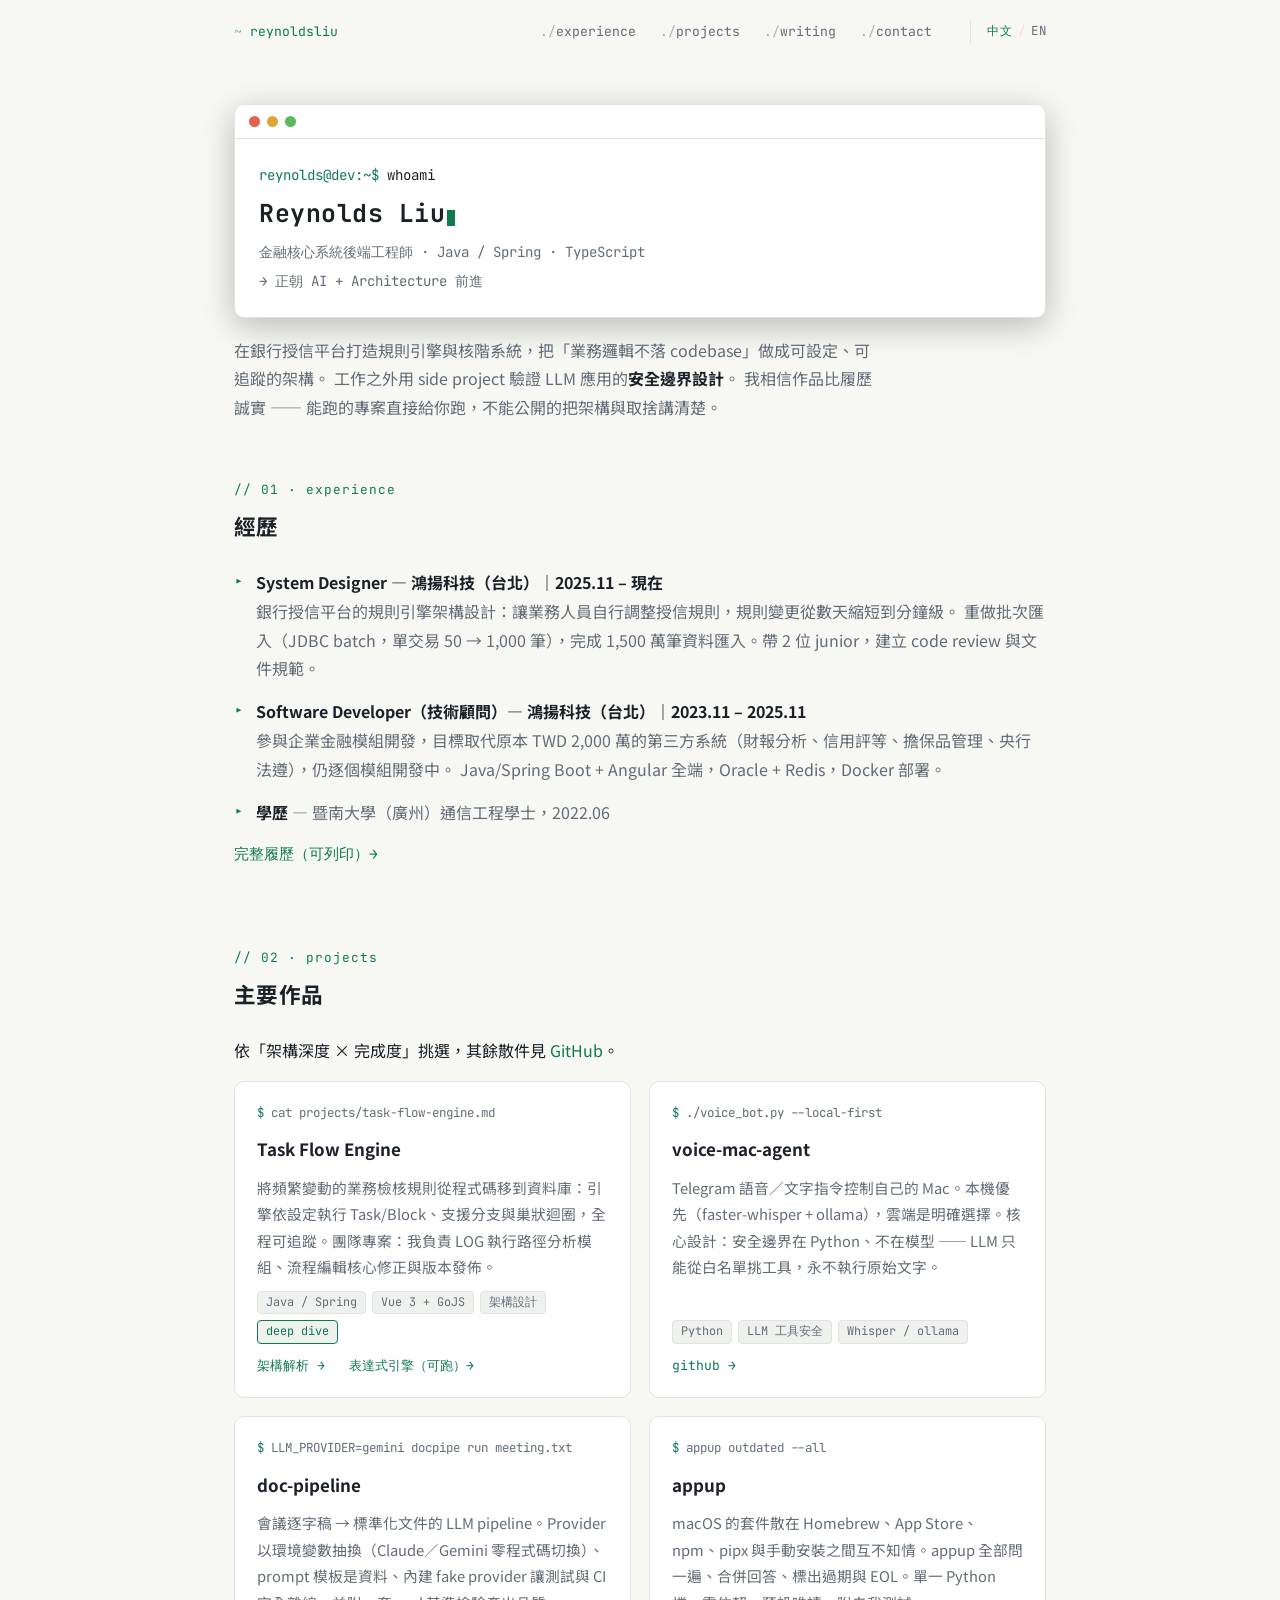
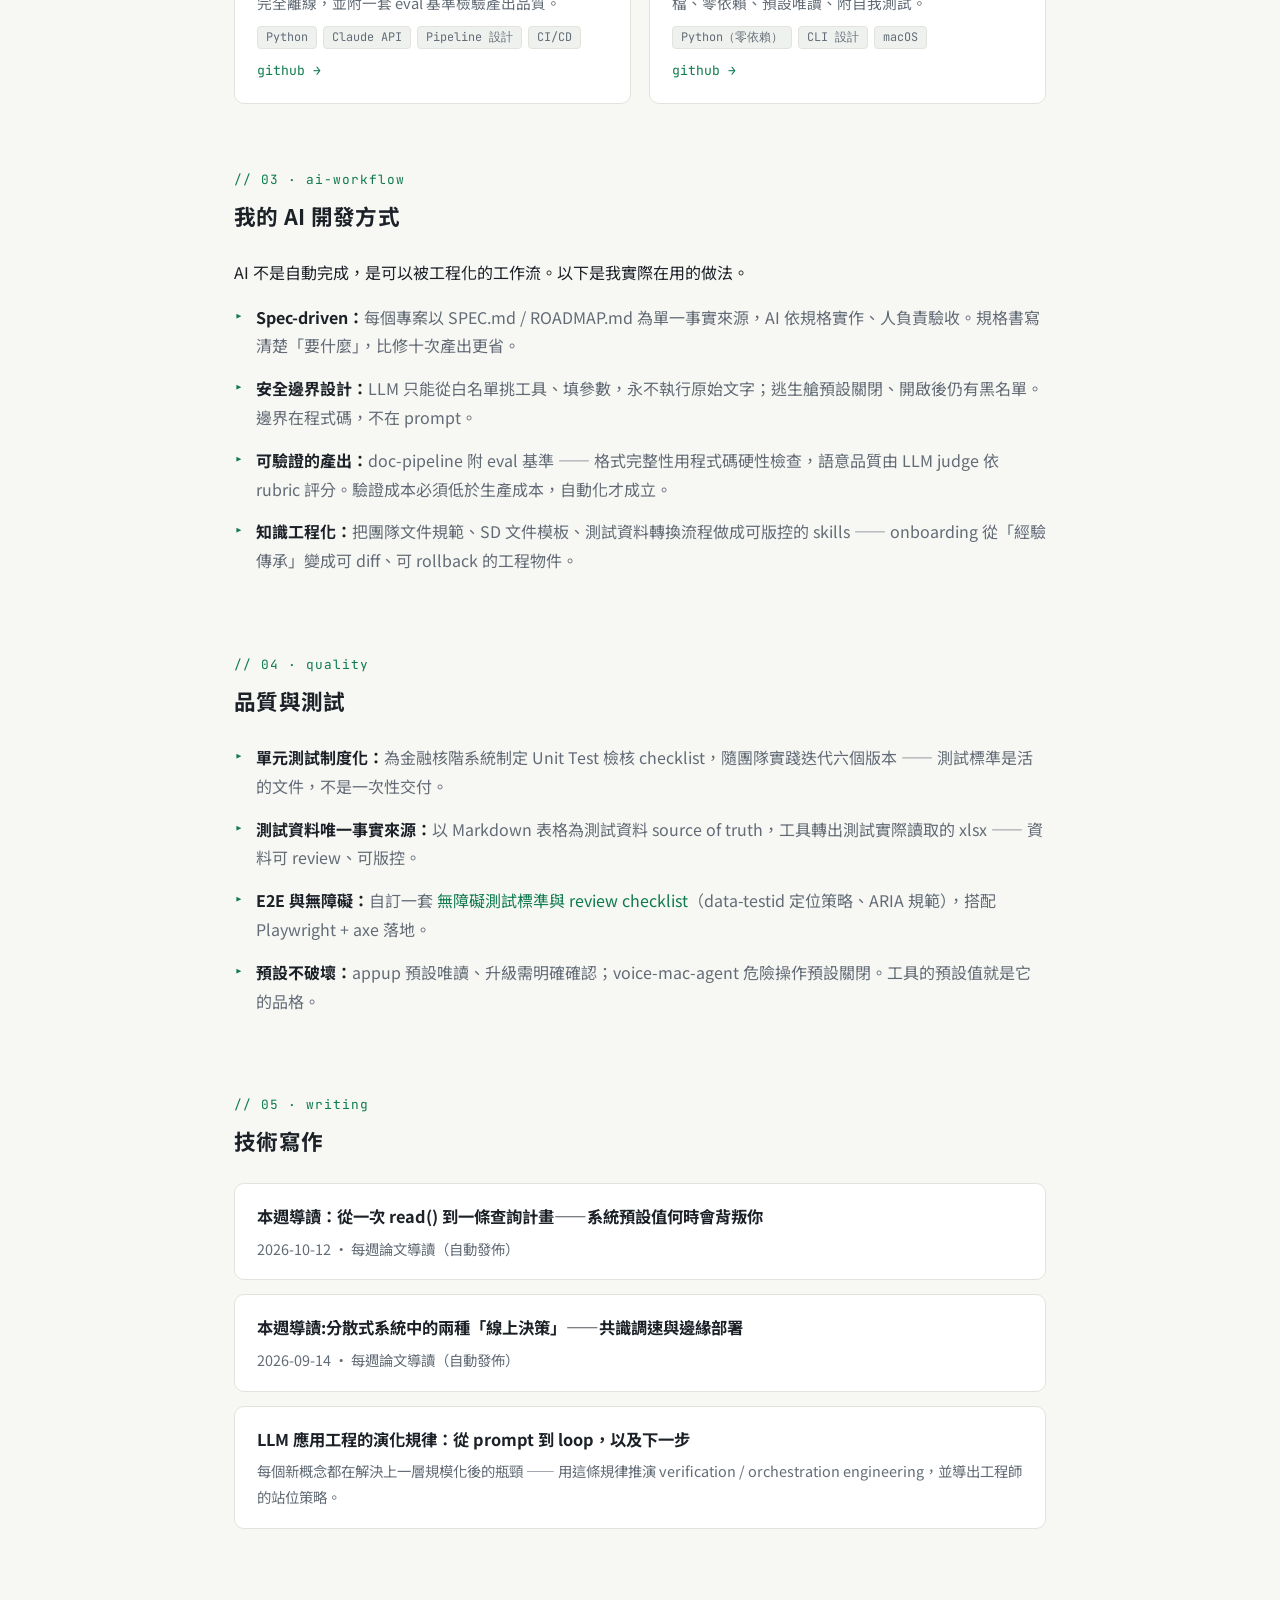
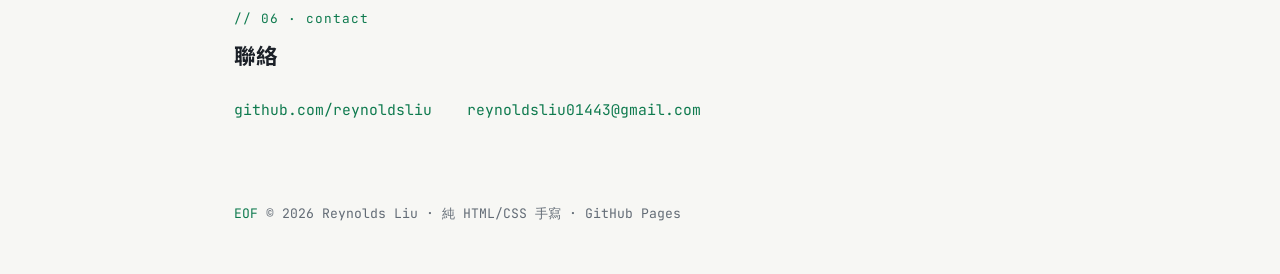
==== commit e46d6f1e: "每週論文導讀：本週導讀：從一次 read() 到一條查詢計畫——系統預設值何時會背叛你（自動發佈）" ====
--- a/index.html
+++ b/index.html
@@ -129,6 +129,10 @@
 <section id="writing">
   <p class="sec">05 · writing</p>
   <h2>技術寫作</h2>
+  <a class="post" href="writing/brief-2026-10-12.html">
+    <b>本週導讀：從一次 read() 到一條查詢計畫——系統預設值何時會背叛你</b>
+    <span>2026-10-12 · 每週論文導讀（自動發佈）</span>
+  </a>
   <a class="post" href="writing/brief-2026-09-14.html">
     <b>本週導讀:分散式系統中的兩種「線上決策」——共識調速與邊緣部署</b>
     <span>2026-09-14 · 每週論文導讀（自動發佈）</span>
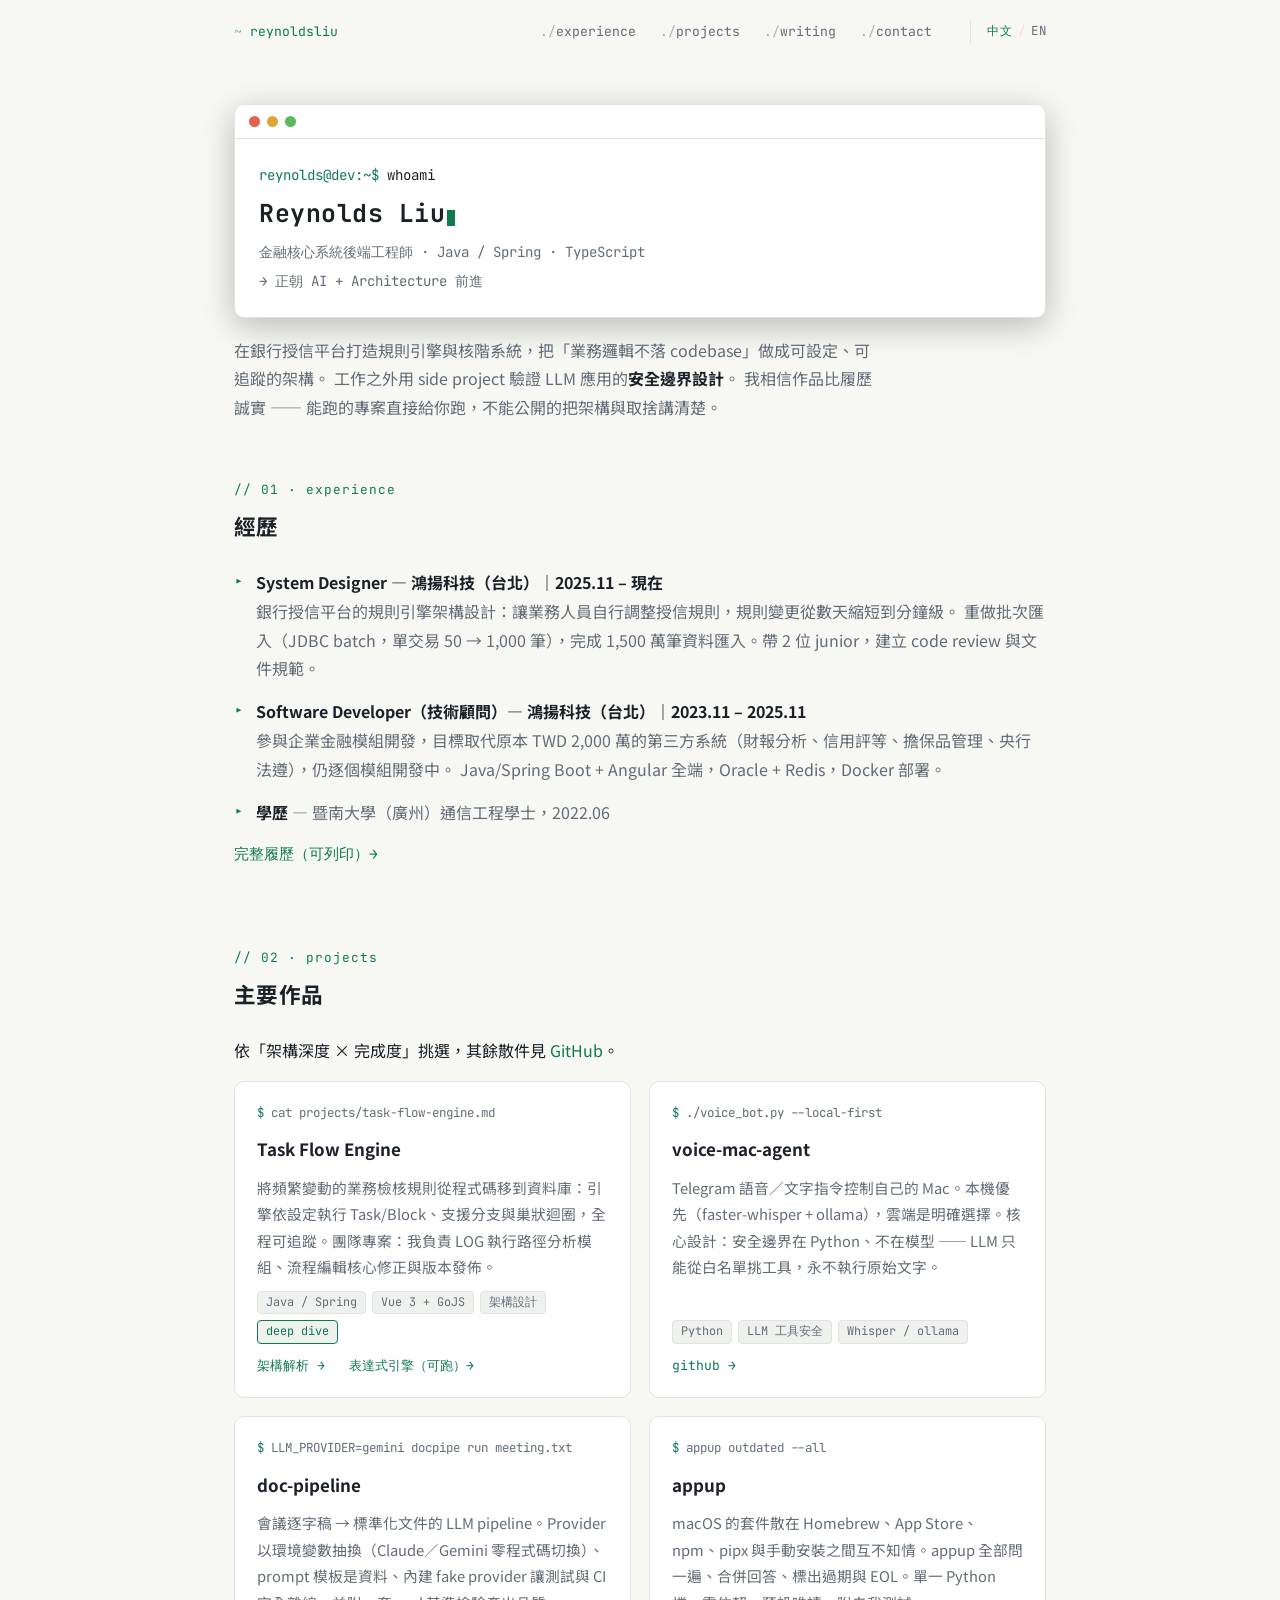
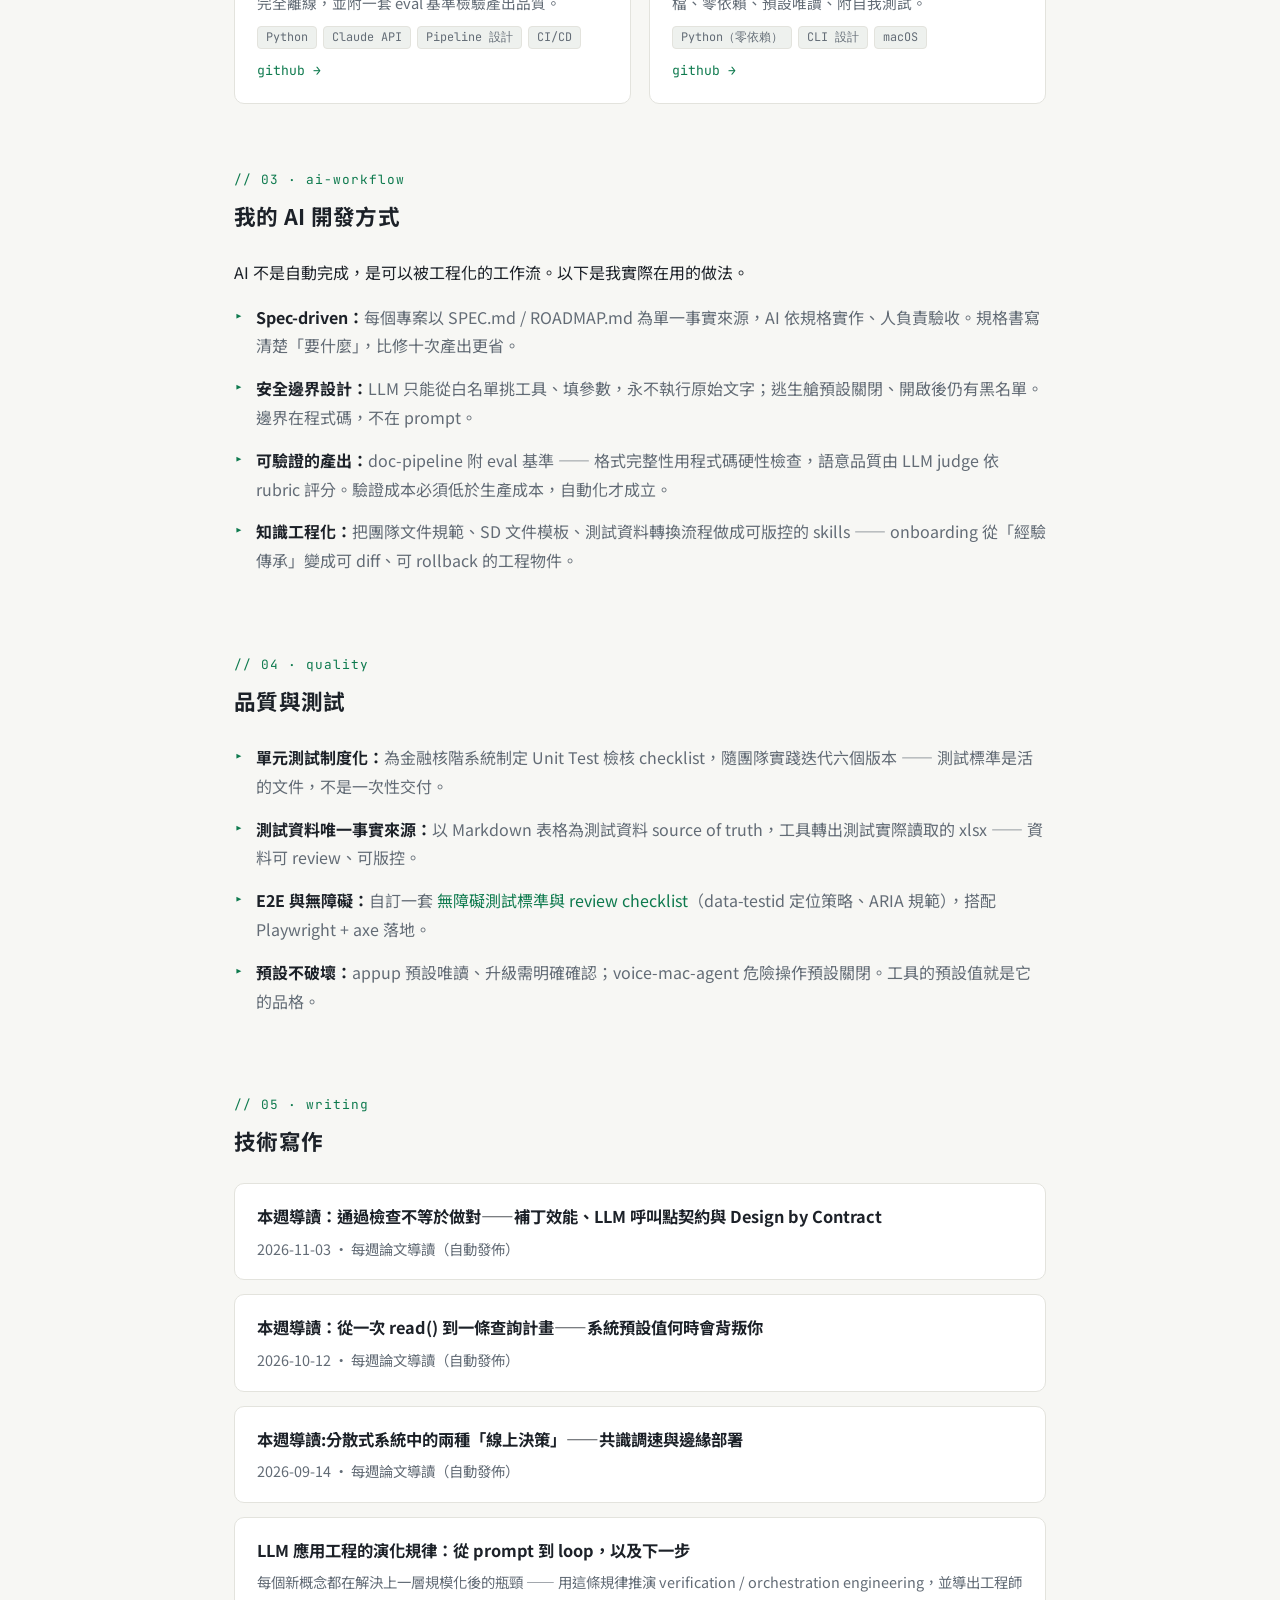
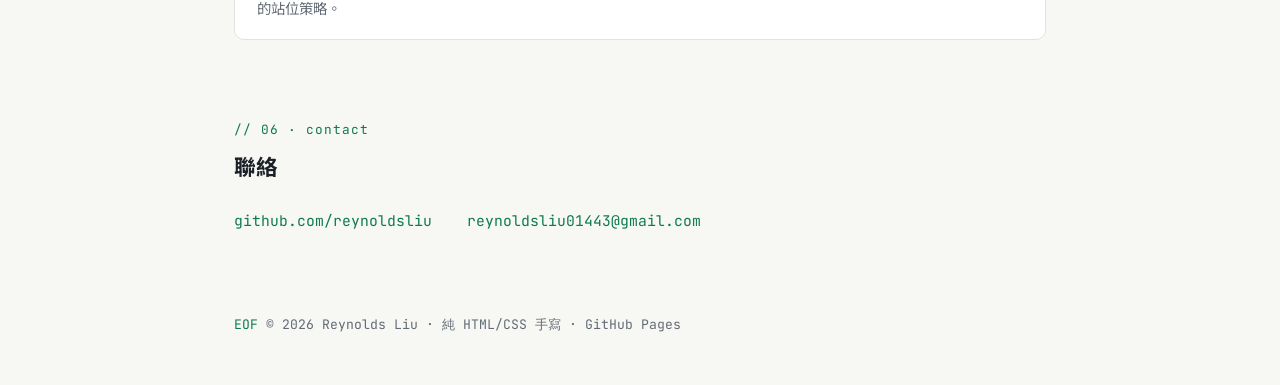
==== commit 0f05921d: "每週論文導讀：本週導讀：通過檢查不等於做對——補丁效能、LLM 呼叫點契約與 Design by Contract（自動發佈）" ====
--- a/index.html
+++ b/index.html
@@ -129,6 +129,10 @@
 <section id="writing">
   <p class="sec">05 · writing</p>
   <h2>技術寫作</h2>
+  <a class="post" href="writing/brief-2026-11-03.html">
+    <b>本週導讀：通過檢查不等於做對——補丁效能、LLM 呼叫點契約與 Design by Contract</b>
+    <span>2026-11-03 · 每週論文導讀（自動發佈）</span>
+  </a>
   <a class="post" href="writing/brief-2026-10-12.html">
     <b>本週導讀：從一次 read() 到一條查詢計畫——系統預設值何時會背叛你</b>
     <span>2026-10-12 · 每週論文導讀（自動發佈）</span>
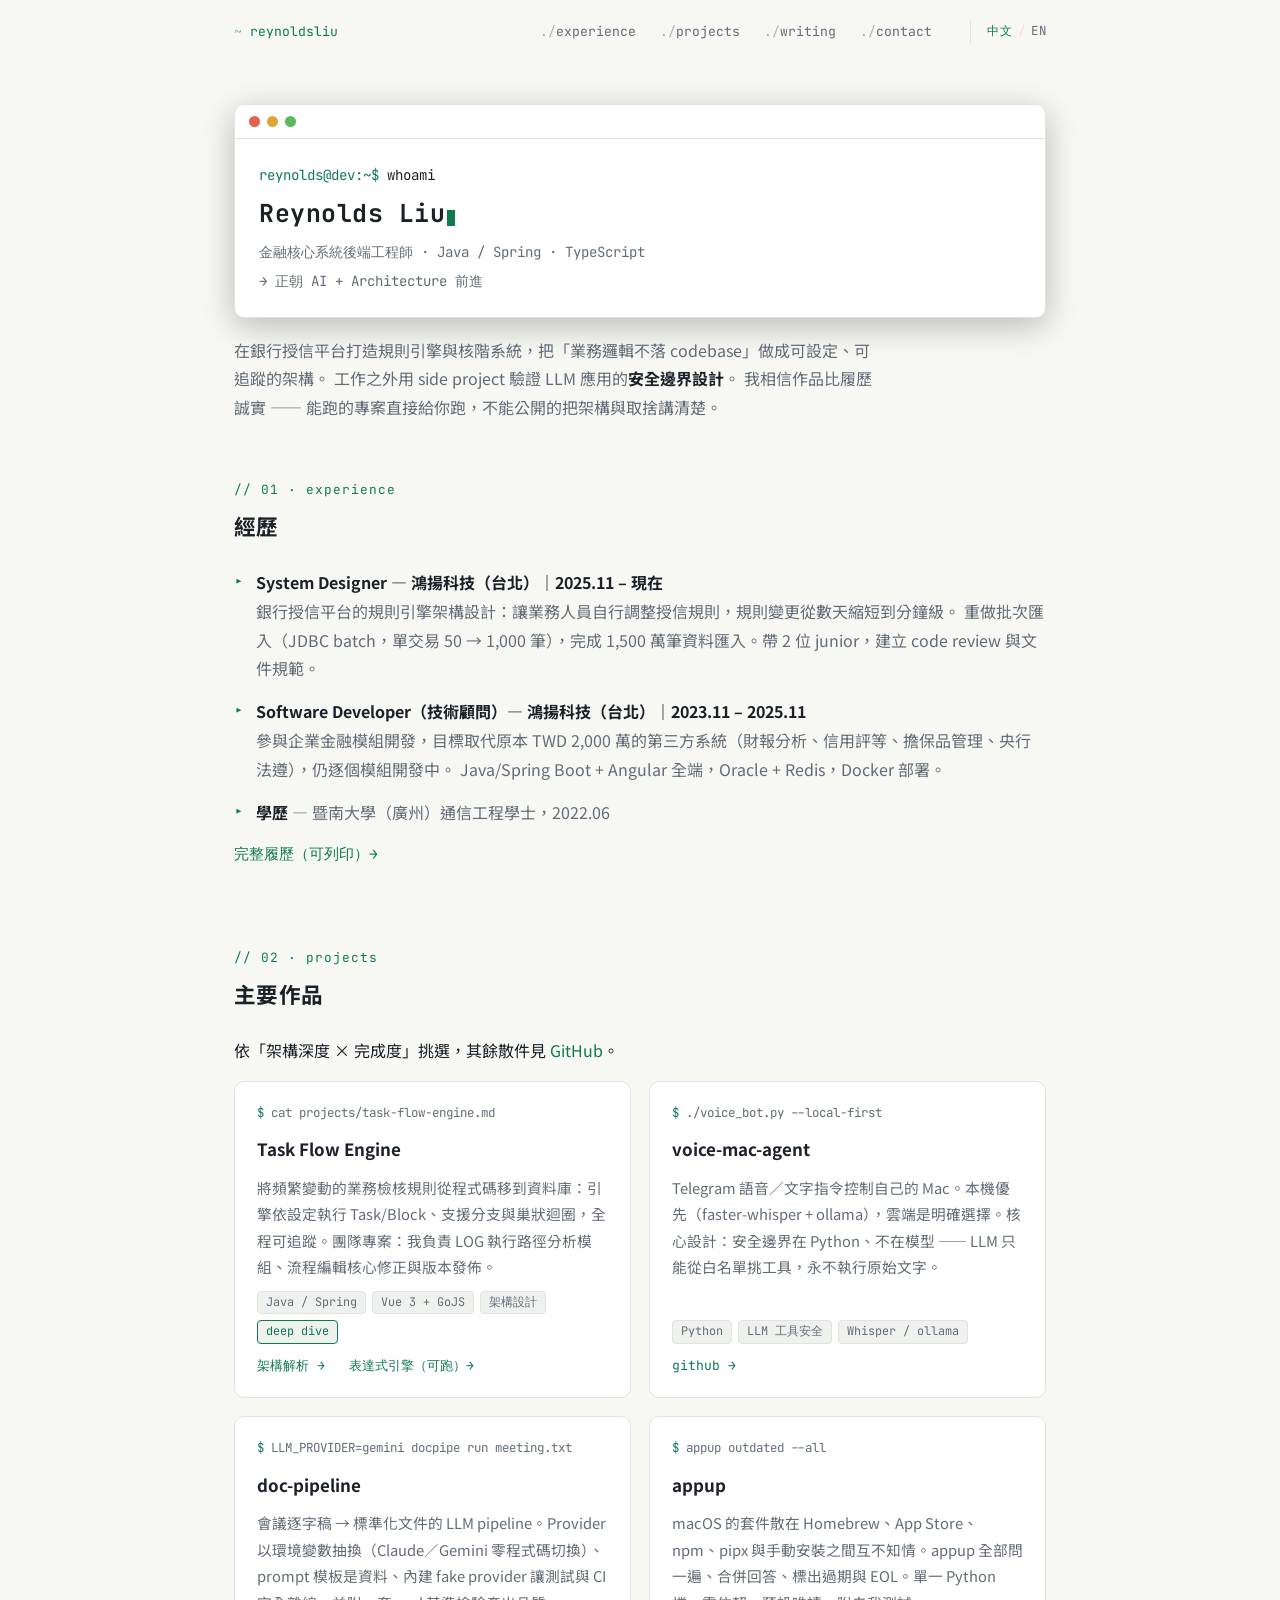
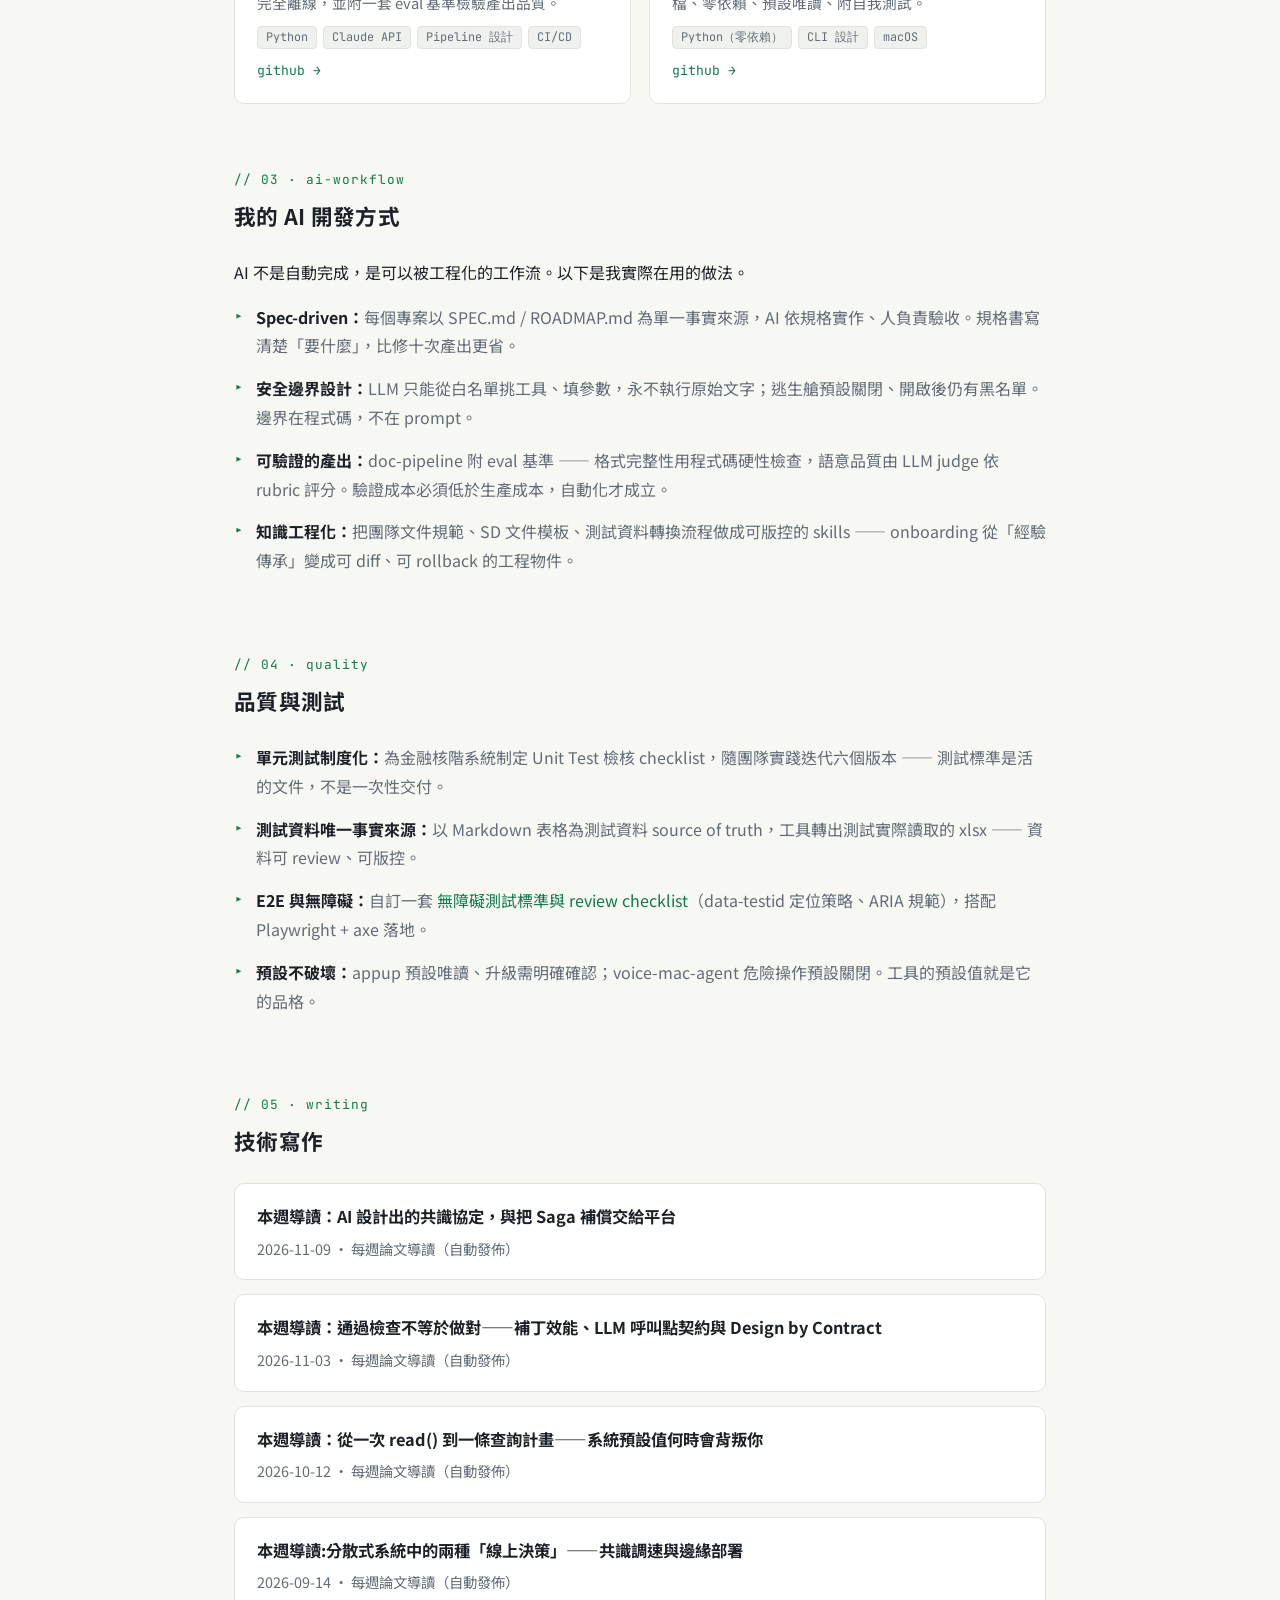
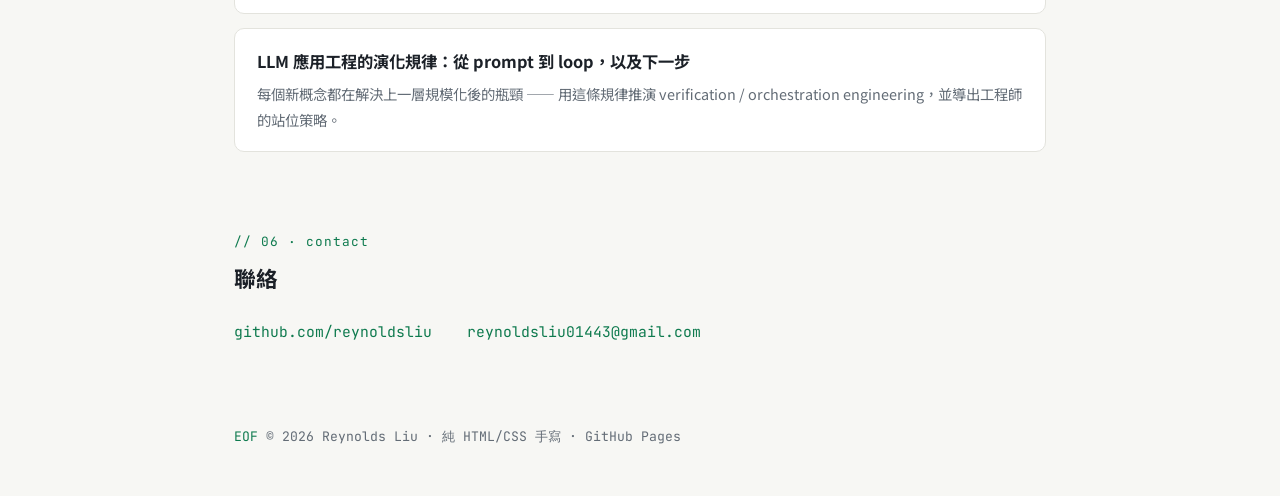
==== commit 3fb96f70: "每週論文導讀：本週導讀：AI 設計出的共識協定，與把 Saga 補償交給平台（自動發佈）" ====
--- a/index.html
+++ b/index.html
@@ -129,6 +129,10 @@
 <section id="writing">
   <p class="sec">05 · writing</p>
   <h2>技術寫作</h2>
+  <a class="post" href="writing/brief-2026-11-09.html">
+    <b>本週導讀：AI 設計出的共識協定，與把 Saga 補償交給平台</b>
+    <span>2026-11-09 · 每週論文導讀（自動發佈）</span>
+  </a>
   <a class="post" href="writing/brief-2026-11-03.html">
     <b>本週導讀：通過檢查不等於做對——補丁效能、LLM 呼叫點契約與 Design by Contract</b>
     <span>2026-11-03 · 每週論文導讀（自動發佈）</span>
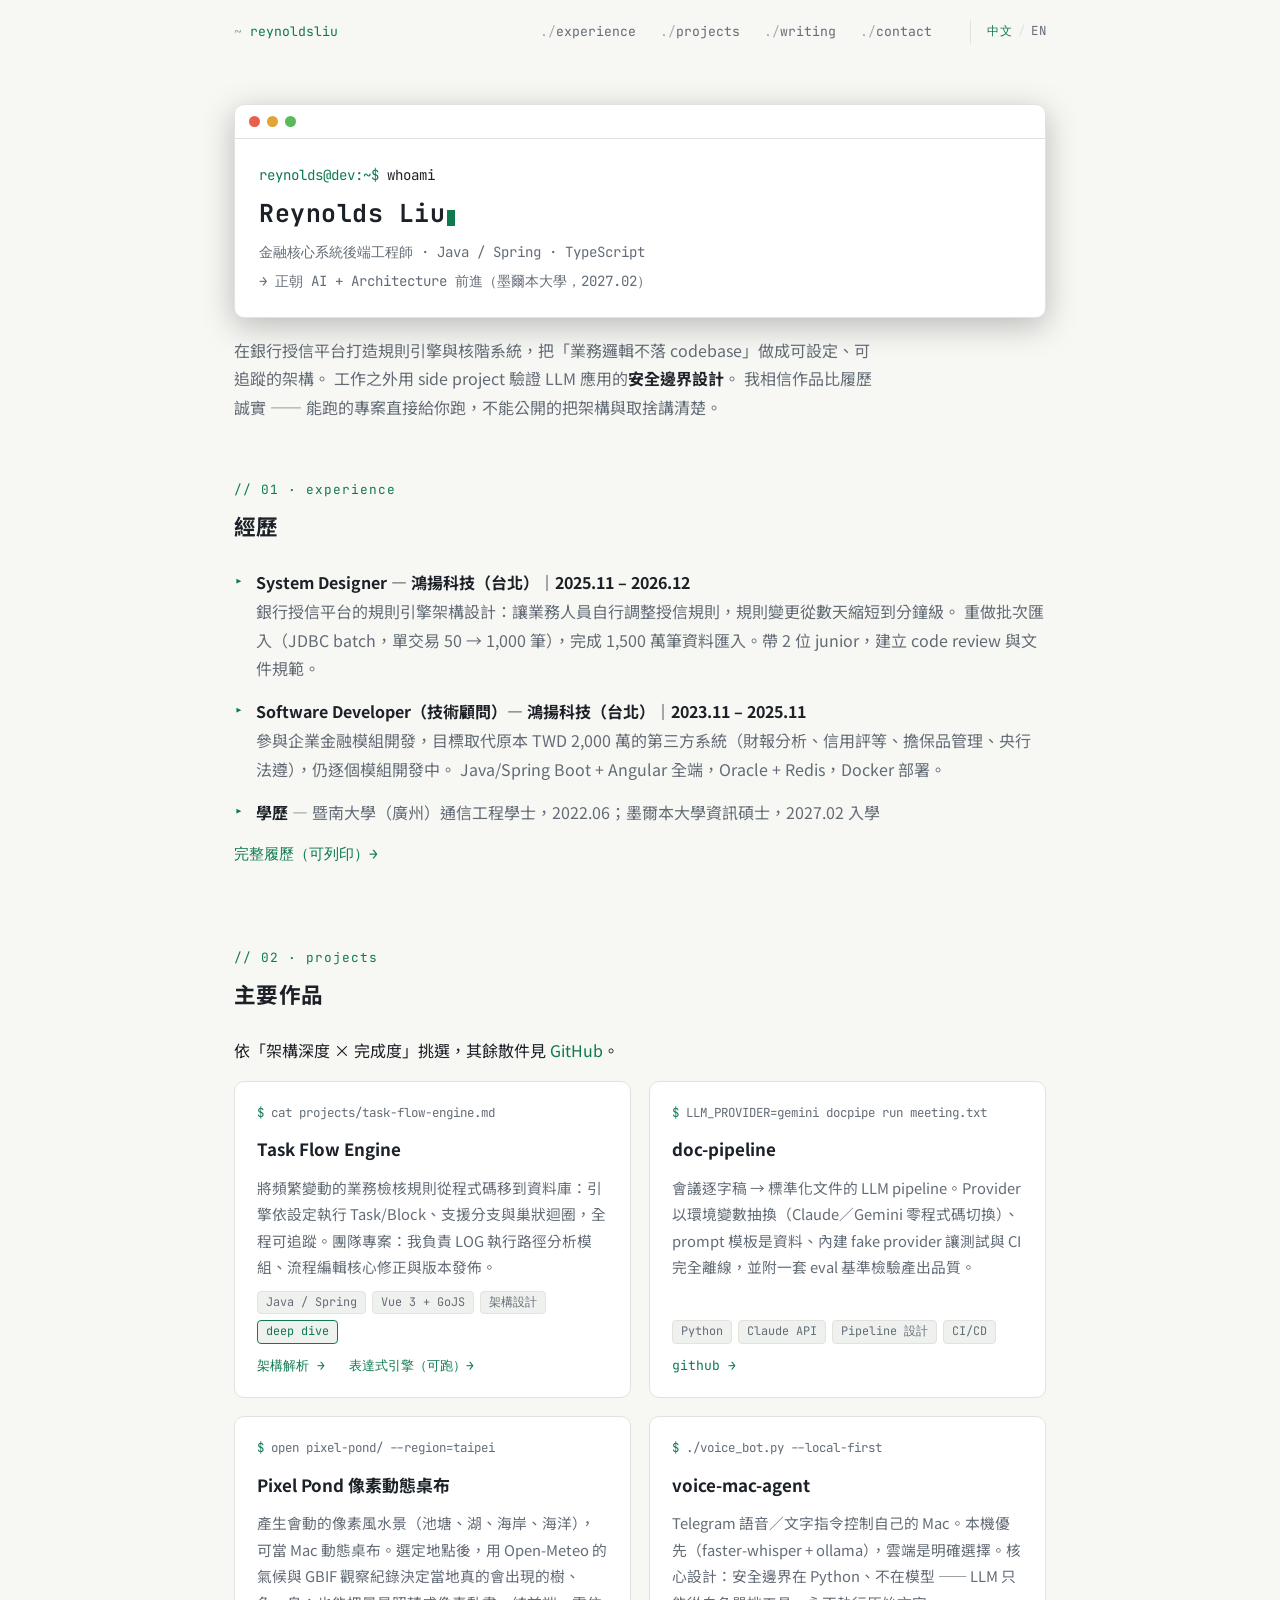
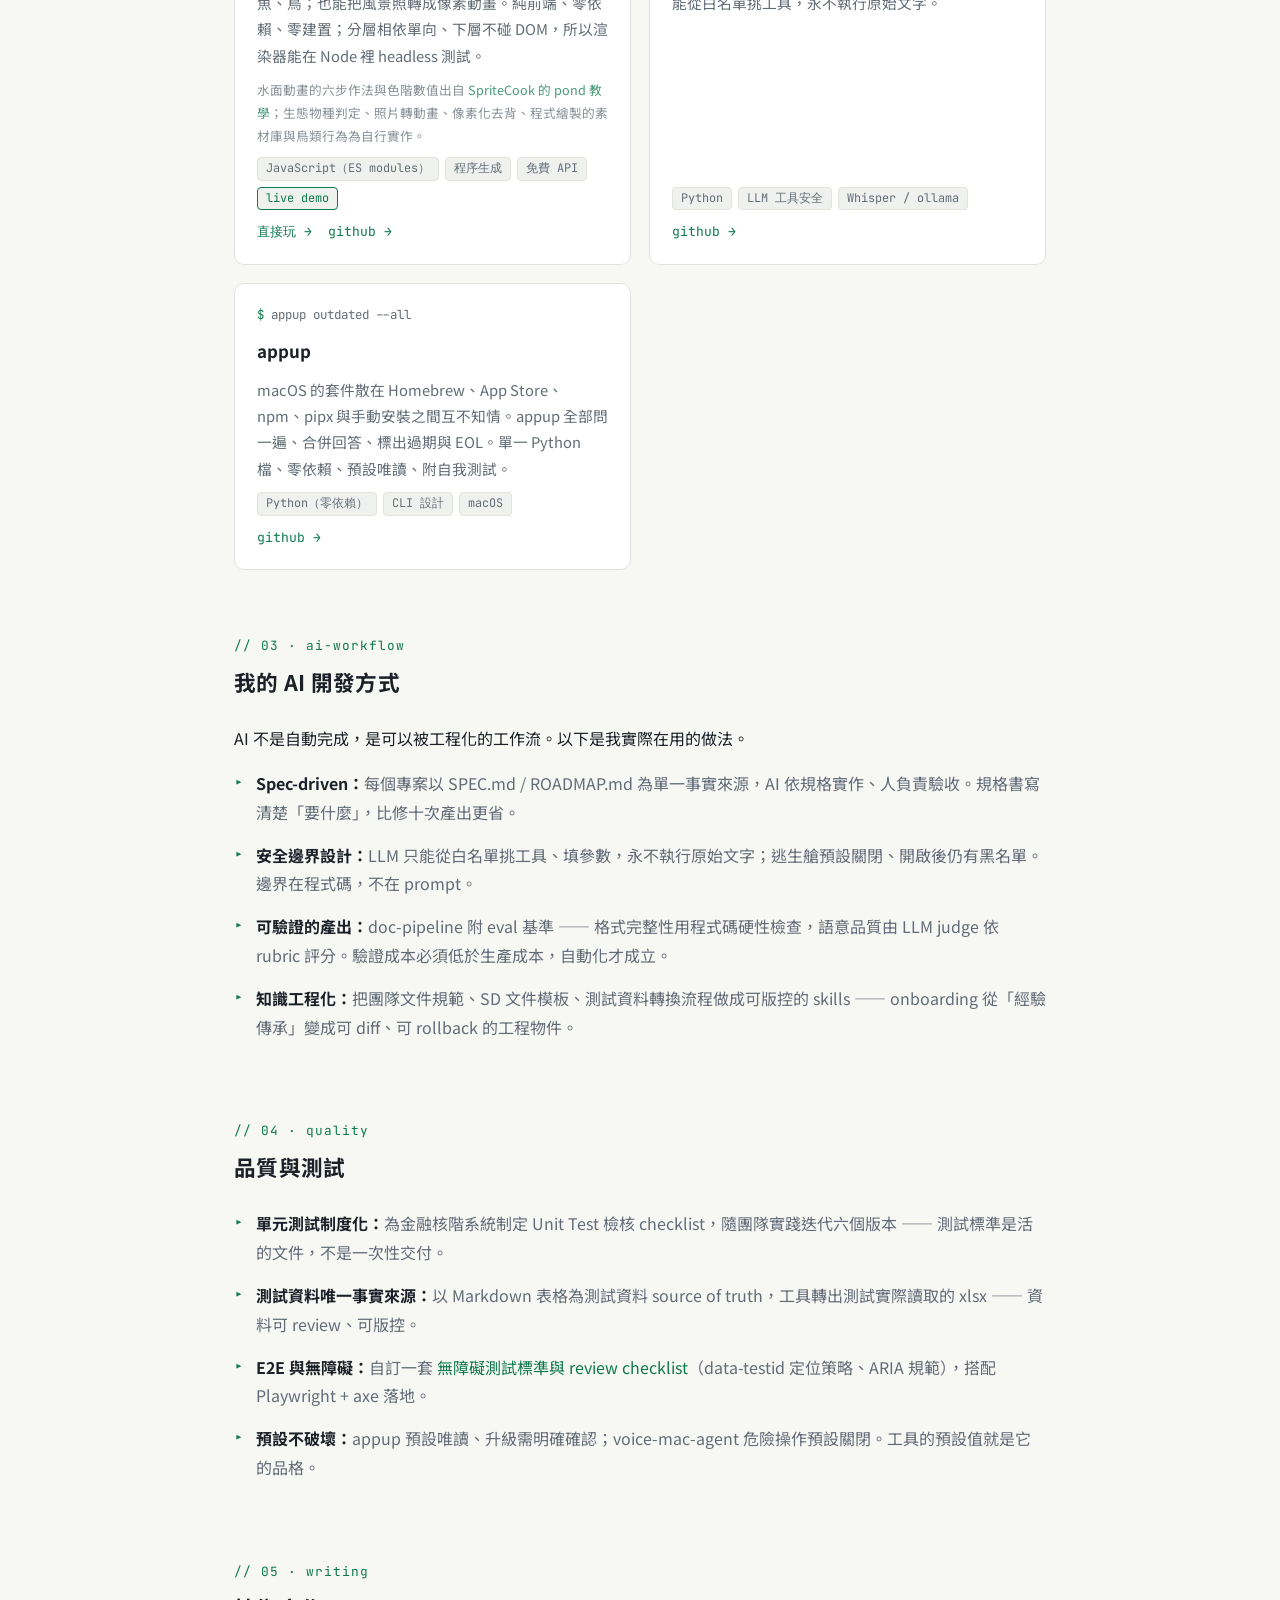
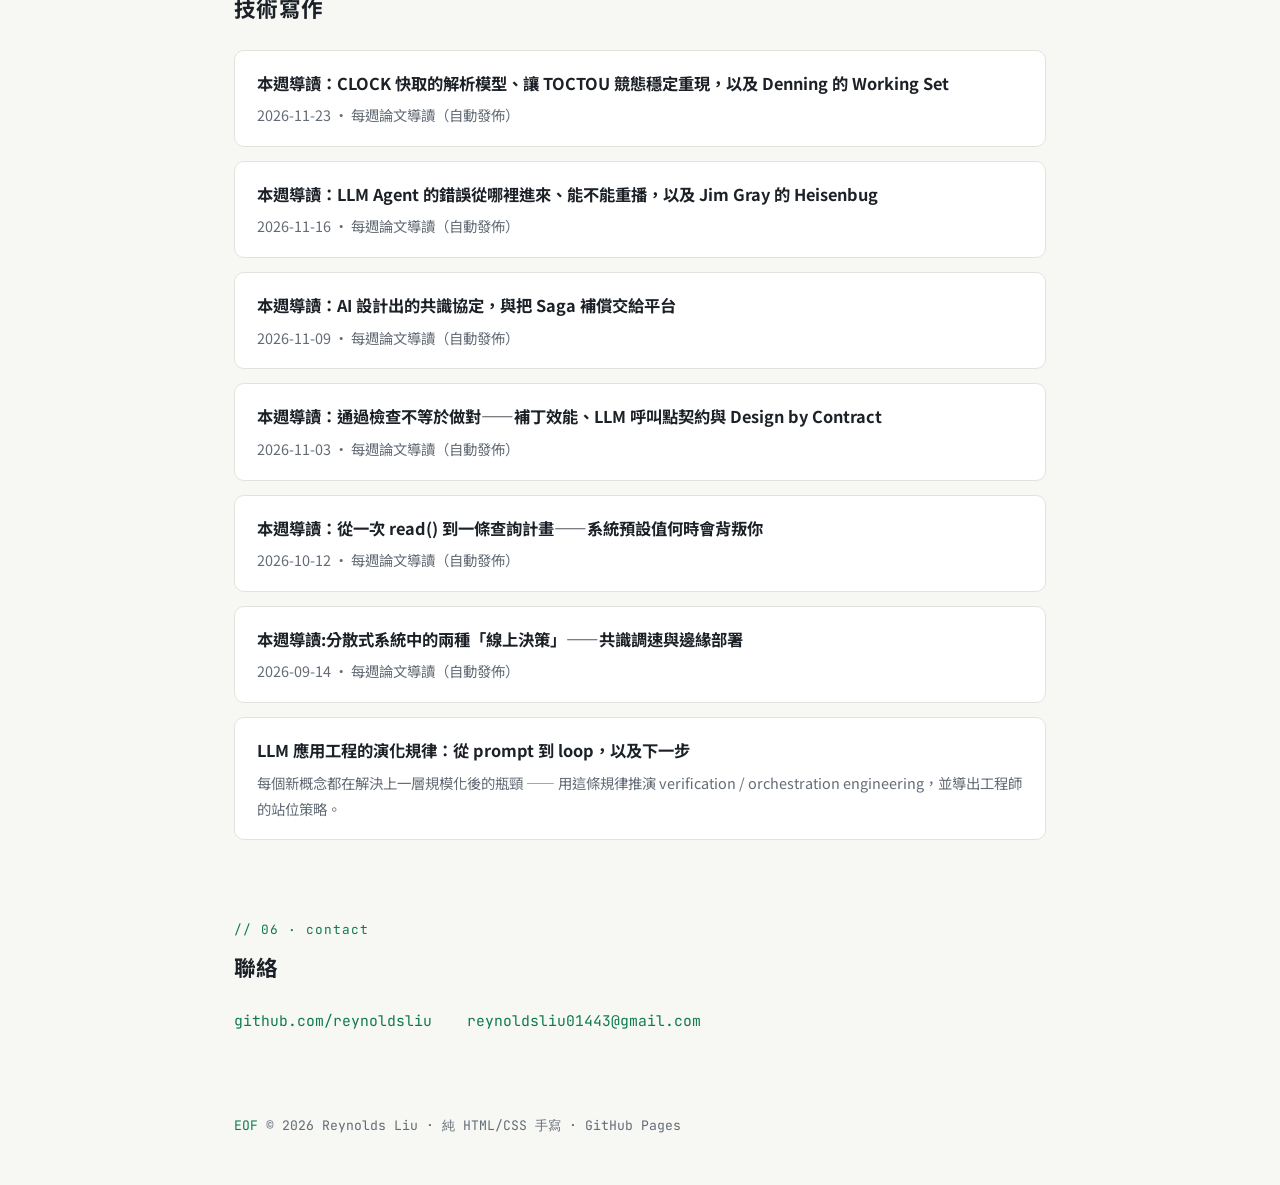
==== commit 33c6c854: "Personal portfolio site" ====
--- a/index.html
+++ b/index.html
@@ -6,7 +6,7 @@
 <title>Reynolds Liu — 後端工程師 · AI + Architecture</title>
 <meta name="description" content="金融核心系統後端工程師。作品：可設定的任務流程引擎、本機優先的 AI 語音助理、可抽換供應商的文件 pipeline、零依賴 macOS CLI。">
 <meta property="og:title" content="Reynolds Liu — 後端工程師 · AI + Architecture">
-<meta property="og:description" content="金融核心系統後端工程師，正朝 AI + Architecture 前進。">
+<meta property="og:description" content="金融核心系統後端工程師，正朝 AI + Architecture 前進。2027 年 2 月赴墨爾本大學攻讀資訊碩士。">
 <meta property="og:type" content="website">
 <meta property="og:url" content="https://reynoldsliu.github.io/">
 <link rel="alternate" hreflang="zh-Hant" href="https://reynoldsliu.github.io/">
@@ -35,7 +35,7 @@
     <div><span class="ps">reynolds@dev:~$</span> <span class="cmd">whoami</span></div>
     <div><h1>Reynolds Liu</h1><span class="caret"></span></div>
     <div class="out">金融核心系統後端工程師 · Java / Spring · TypeScript</div>
-    <div class="out">→ 正朝 AI + Architecture 前進</div>
+    <div class="out">→ 正朝 AI + Architecture 前進（墨爾本大學，2027.02）</div>
   </div>
 </div>
 <p class="intro">
@@ -48,13 +48,13 @@
   <p class="sec">01 · experience</p>
   <h2>經歷</h2>
   <ul class="plain">
-    <li><strong>System Designer — 鴻揚科技（台北）｜2025.11 – 現在</strong><br>
+    <li><strong>System Designer — 鴻揚科技（台北）｜2025.11 – 2026.12</strong><br>
     銀行授信平台的規則引擎架構設計：讓業務人員自行調整授信規則，規則變更從數天縮短到分鐘級。
     重做批次匯入（JDBC batch，單交易 50 → 1,000 筆），完成 1,500 萬筆資料匯入。帶 2 位 junior，建立 code review 與文件規範。</li>
     <li><strong>Software Developer（技術顧問）— 鴻揚科技（台北）｜2023.11 – 2025.11</strong><br>
     參與企業金融模組開發，目標取代原本 TWD 2,000 萬的第三方系統（財報分析、信用評等、擔保品管理、央行法遵），仍逐個模組開發中。
     Java/Spring Boot + Angular 全端，Oracle + Redis，Docker 部署。</li>
-    <li><strong>學歷</strong> — 暨南大學（廣州）通信工程學士，2022.06</li>
+    <li><strong>學歷</strong> — 暨南大學（廣州）通信工程學士，2022.06；墨爾本大學資訊碩士，2027.02 入學</li>
   </ul>
   <p class="contact"><a href="cv.html">完整履歷（可列印）→</a></p>
 </section>
@@ -64,7 +64,6 @@
   <h2>主要作品</h2>
   <p class="section-note">依「架構深度 × 完成度」挑選，其餘散件見 <a href="https://github.com/reynoldsliu">GitHub</a>。</p>
   <div class="grid">
-
     <div class="card">
       <div class="path">cat projects/task-flow-engine.md</div>
       <h3><a href="projects/taskengine.html">Task Flow Engine</a></h3>
@@ -77,19 +76,28 @@
     </div>
 
     <div class="card">
+      <div class="path">LLM_PROVIDER=gemini docpipe run meeting.txt</div>
+      <h3><a href="https://github.com/reynoldsliu/doc-pipeline">doc-pipeline</a></h3>
+      <p>會議逐字稿 → 標準化文件的 LLM pipeline。Provider 以環境變數抽換（Claude／Gemini 零程式碼切換）、prompt 模板是資料、內建 fake provider 讓測試與 CI 完全離線，並附一套 eval 基準檢驗產出品質。</p>
+      <div class="tags"><span class="tag">Python</span><span class="tag">Claude API</span><span class="tag">Pipeline 設計</span><span class="tag">CI/CD</span></div>
+      <div class="links"><a href="https://github.com/reynoldsliu/doc-pipeline">github →</a></div>
+    </div>
+
+    <div class="card">
+      <div class="path">open pixel-pond/ --region=taipei</div>
+      <h3><a href="pixel-pond/?lang=zh">Pixel Pond 像素動態桌布</a></h3>
+      <p>產生會動的像素風水景（池塘、湖、海岸、海洋），可當 Mac 動態桌布。選定地點後，用 Open-Meteo 的氣候與 GBIF 觀察紀錄決定當地真的會出現的樹、魚、鳥；也能把風景照轉成像素動畫。純前端、零依賴、零建置；分層相依單向、下層不碰 DOM，所以渲染器能在 Node 裡 headless 測試。</p>
+      <p class="credit">水面動畫的六步作法與色階數值出自 <a href="https://www.spritecook.ai/blog/pixel-art-pond-water-reflections-ripples">SpriteCook 的 pond 教學</a>；生態物種判定、照片轉動畫、像素化去背、程式繪製的素材庫與鳥類行為為自行實作。</p>
+      <div class="tags"><span class="tag">JavaScript（ES modules）</span><span class="tag">程序生成</span><span class="tag">免費 API</span><span class="tag chip-live">live demo</span></div>
+      <div class="links"><a href="pixel-pond/?lang=zh">直接玩 →</a><a href="https://github.com/reynoldsliu/pixel-pond">github →</a></div>
+    </div>
+
+    <div class="card">
       <div class="path">./voice_bot.py --local-first</div>
       <h3><a href="https://github.com/reynoldsliu/voice-mac-agent">voice-mac-agent</a></h3>
       <p>Telegram 語音／文字指令控制自己的 Mac。本機優先（faster-whisper + ollama），雲端是明確選擇。核心設計：安全邊界在 Python、不在模型 —— LLM 只能從白名單挑工具，永不執行原始文字。</p>
       <div class="tags"><span class="tag">Python</span><span class="tag">LLM 工具安全</span><span class="tag">Whisper / ollama</span></div>
       <div class="links"><a href="https://github.com/reynoldsliu/voice-mac-agent">github →</a></div>
-    </div>
-
-    <div class="card">
-      <div class="path">LLM_PROVIDER=gemini docpipe run meeting.txt</div>
-      <h3><a href="https://github.com/reynoldsliu/doc-pipeline">doc-pipeline</a></h3>
-      <p>會議逐字稿 → 標準化文件的 LLM pipeline。Provider 以環境變數抽換（Claude／Gemini 零程式碼切換）、prompt 模板是資料、內建 fake provider 讓測試與 CI 完全離線，並附一套 eval 基準檢驗產出品質。</p>
-      <div class="tags"><span class="tag">Python</span><span class="tag">Claude API</span><span class="tag">Pipeline 設計</span><span class="tag">CI/CD</span></div>
-      <div class="links"><a href="https://github.com/reynoldsliu/doc-pipeline">github →</a></div>
     </div>
 
     <div class="card">
@@ -99,7 +107,6 @@
       <div class="tags"><span class="tag">Python（零依賴）</span><span class="tag">CLI 設計</span><span class="tag">macOS</span></div>
       <div class="links"><a href="https://github.com/reynoldsliu/appup">github →</a></div>
     </div>
-
   </div>
 </section>
 
@@ -129,6 +136,14 @@
 <section id="writing">
   <p class="sec">05 · writing</p>
   <h2>技術寫作</h2>
+  <a class="post" href="writing/brief-2026-11-23.html">
+    <b>本週導讀：CLOCK 快取的解析模型、讓 TOCTOU 競態穩定重現，以及 Denning 的 Working Set</b>
+    <span>2026-11-23 · 每週論文導讀（自動發佈）</span>
+  </a>
+  <a class="post" href="writing/brief-2026-11-16.html">
+    <b>本週導讀：LLM Agent 的錯誤從哪裡進來、能不能重播，以及 Jim Gray 的 Heisenbug</b>
+    <span>2026-11-16 · 每週論文導讀（自動發佈）</span>
+  </a>
   <a class="post" href="writing/brief-2026-11-09.html">
     <b>本週導讀：AI 設計出的共識協定，與把 Saga 補償交給平台</b>
     <span>2026-11-09 · 每週論文導讀（自動發佈）</span>
--- a/style.css
+++ b/style.css
@@ -67,6 +67,7 @@
 .tag{background:var(--chip);color:var(--muted);border:1px solid var(--line);
   border-radius:4px;padding:0 8px;font-size:.74rem;font-family:var(--mono)}
 .chip-live{color:var(--accent);border-color:var(--accent)}
+.card .credit{flex:0 0 auto;font-size:.79rem;opacity:.75}
 .card .links{font-family:var(--mono);font-size:.82rem}
 .card .links a{margin-right:16px}
 
